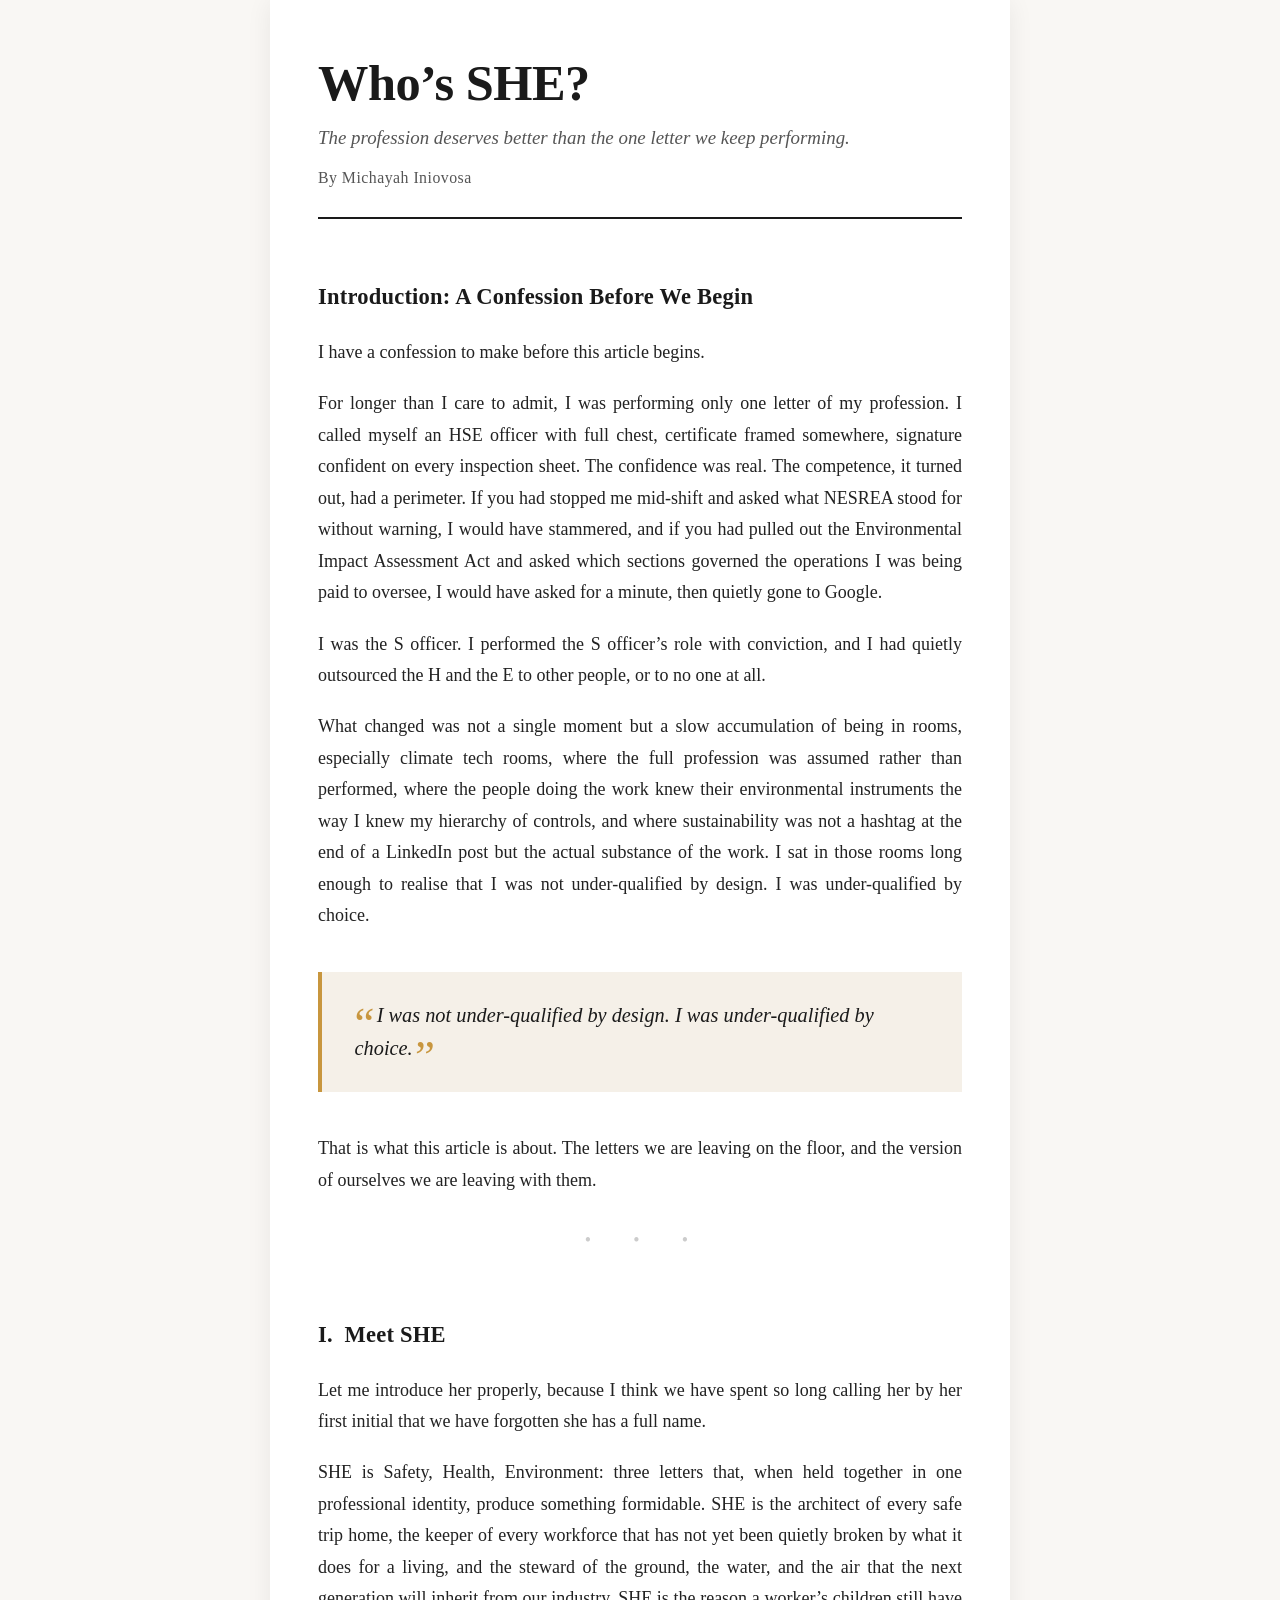
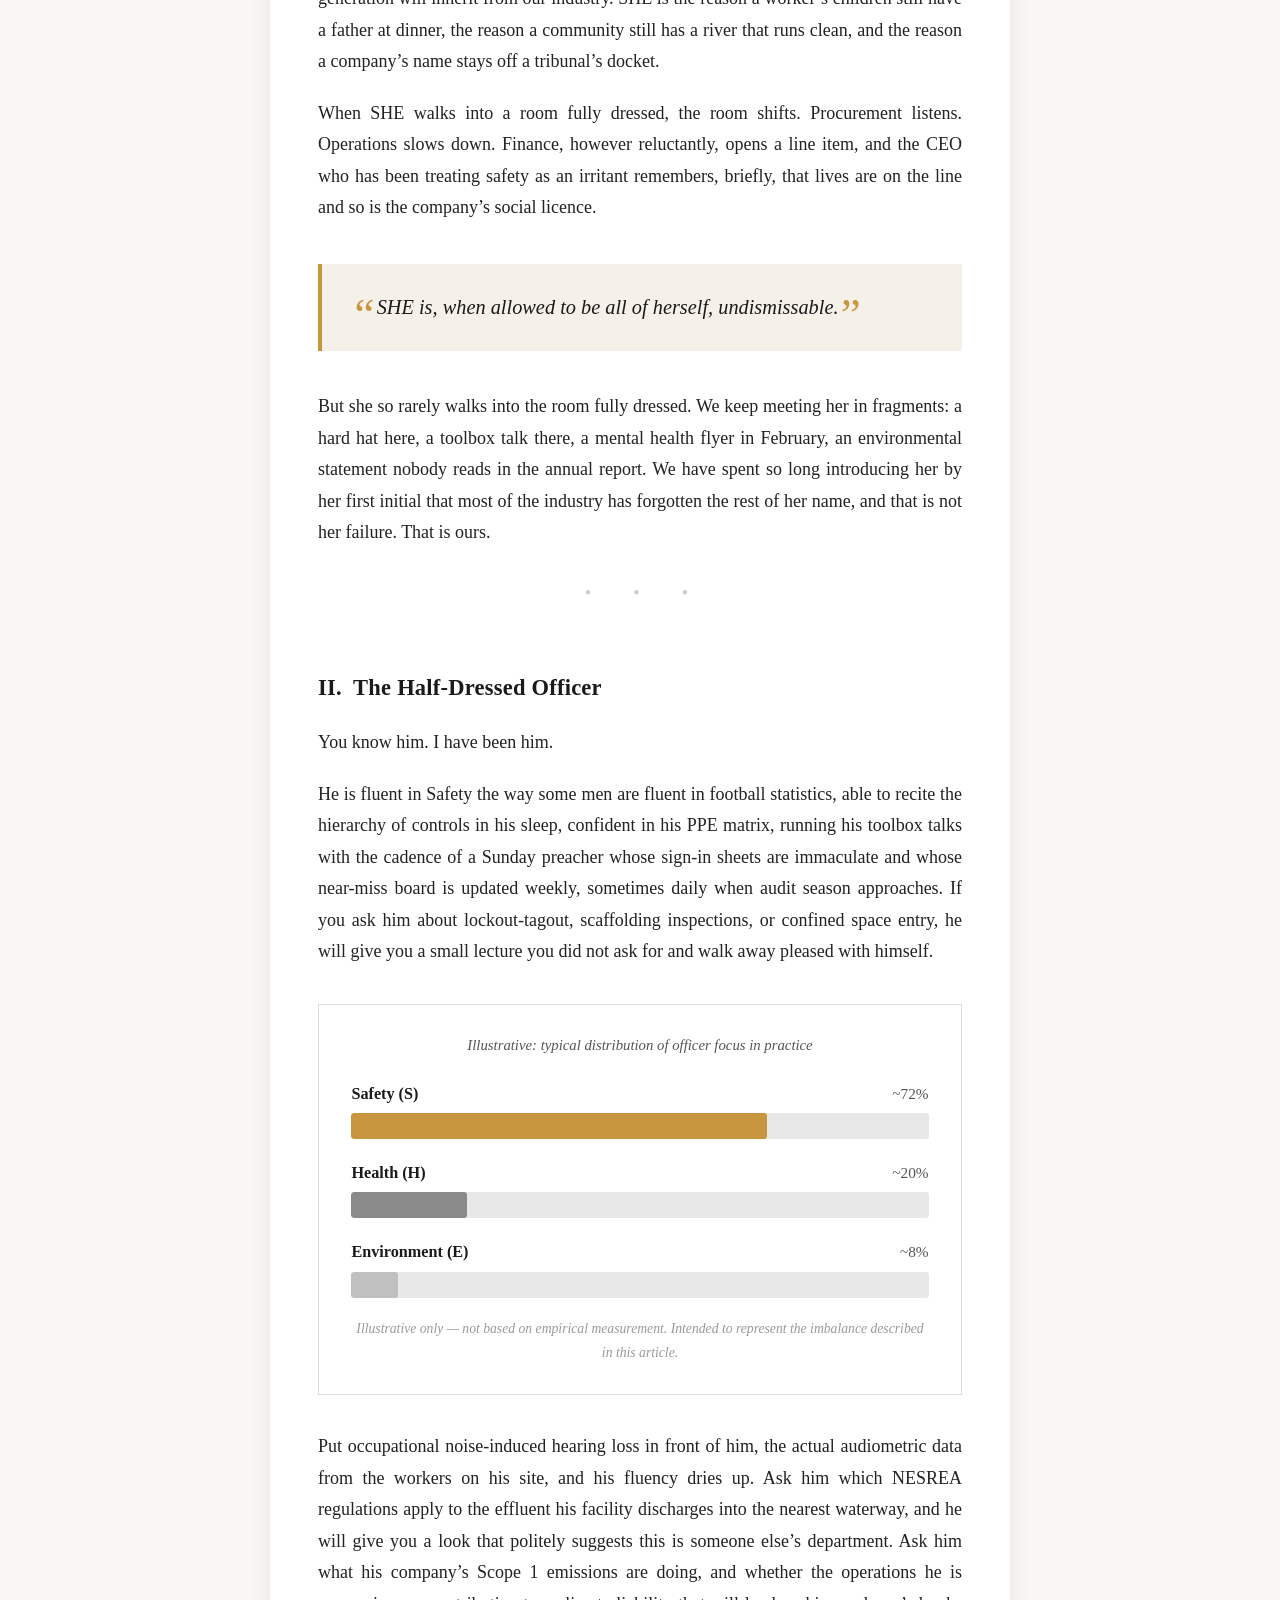
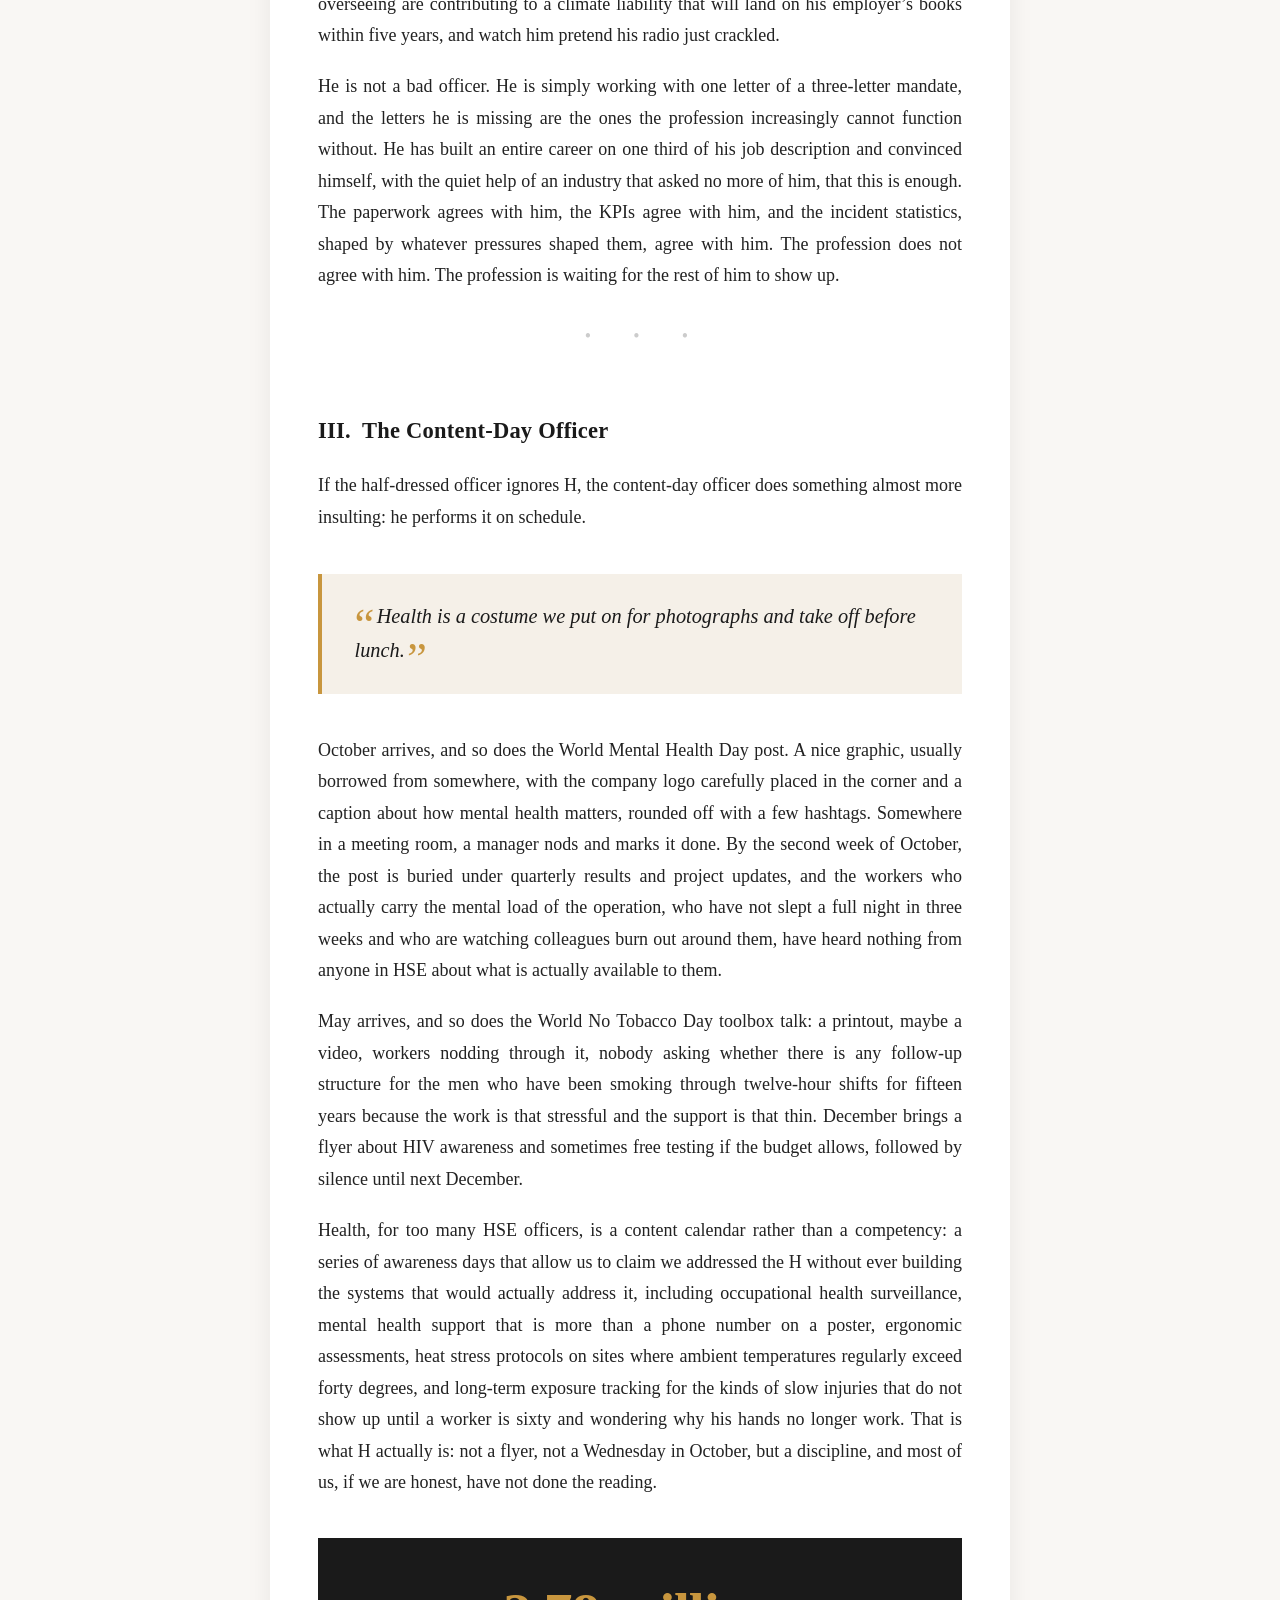
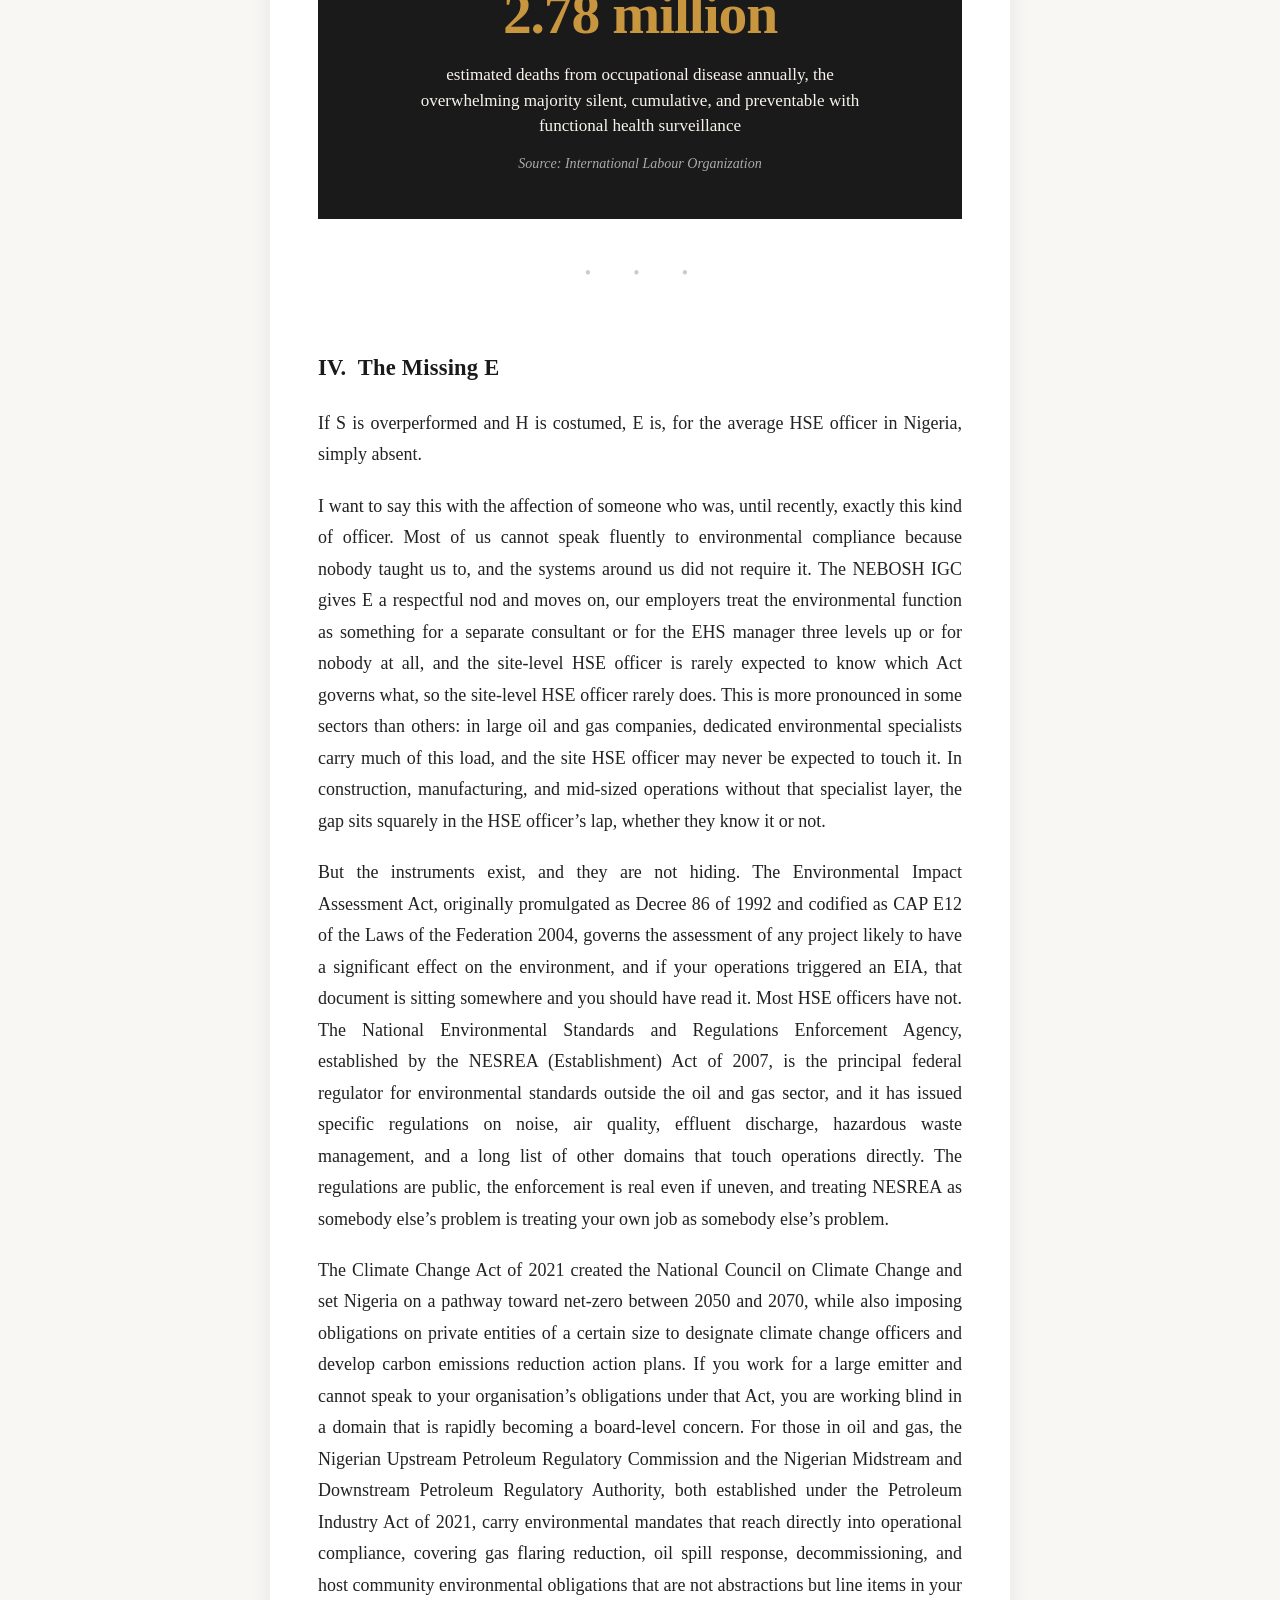
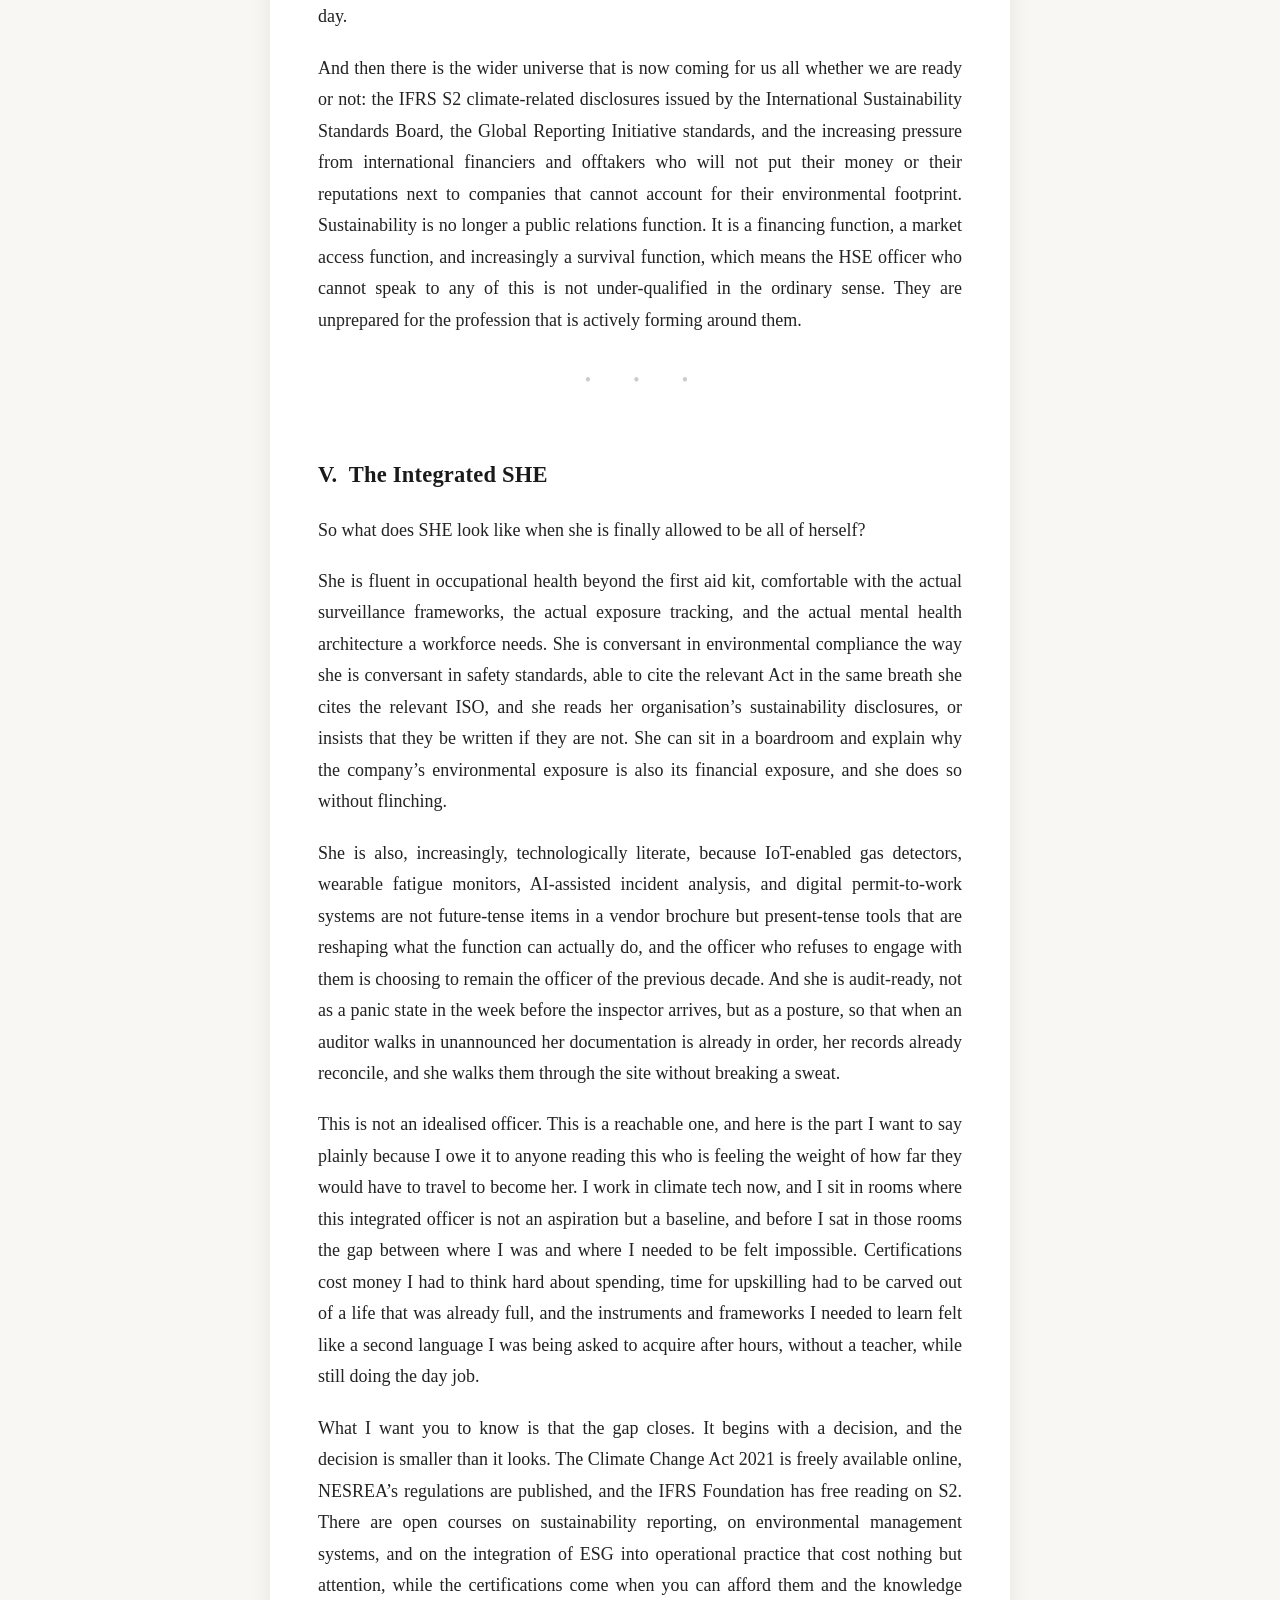
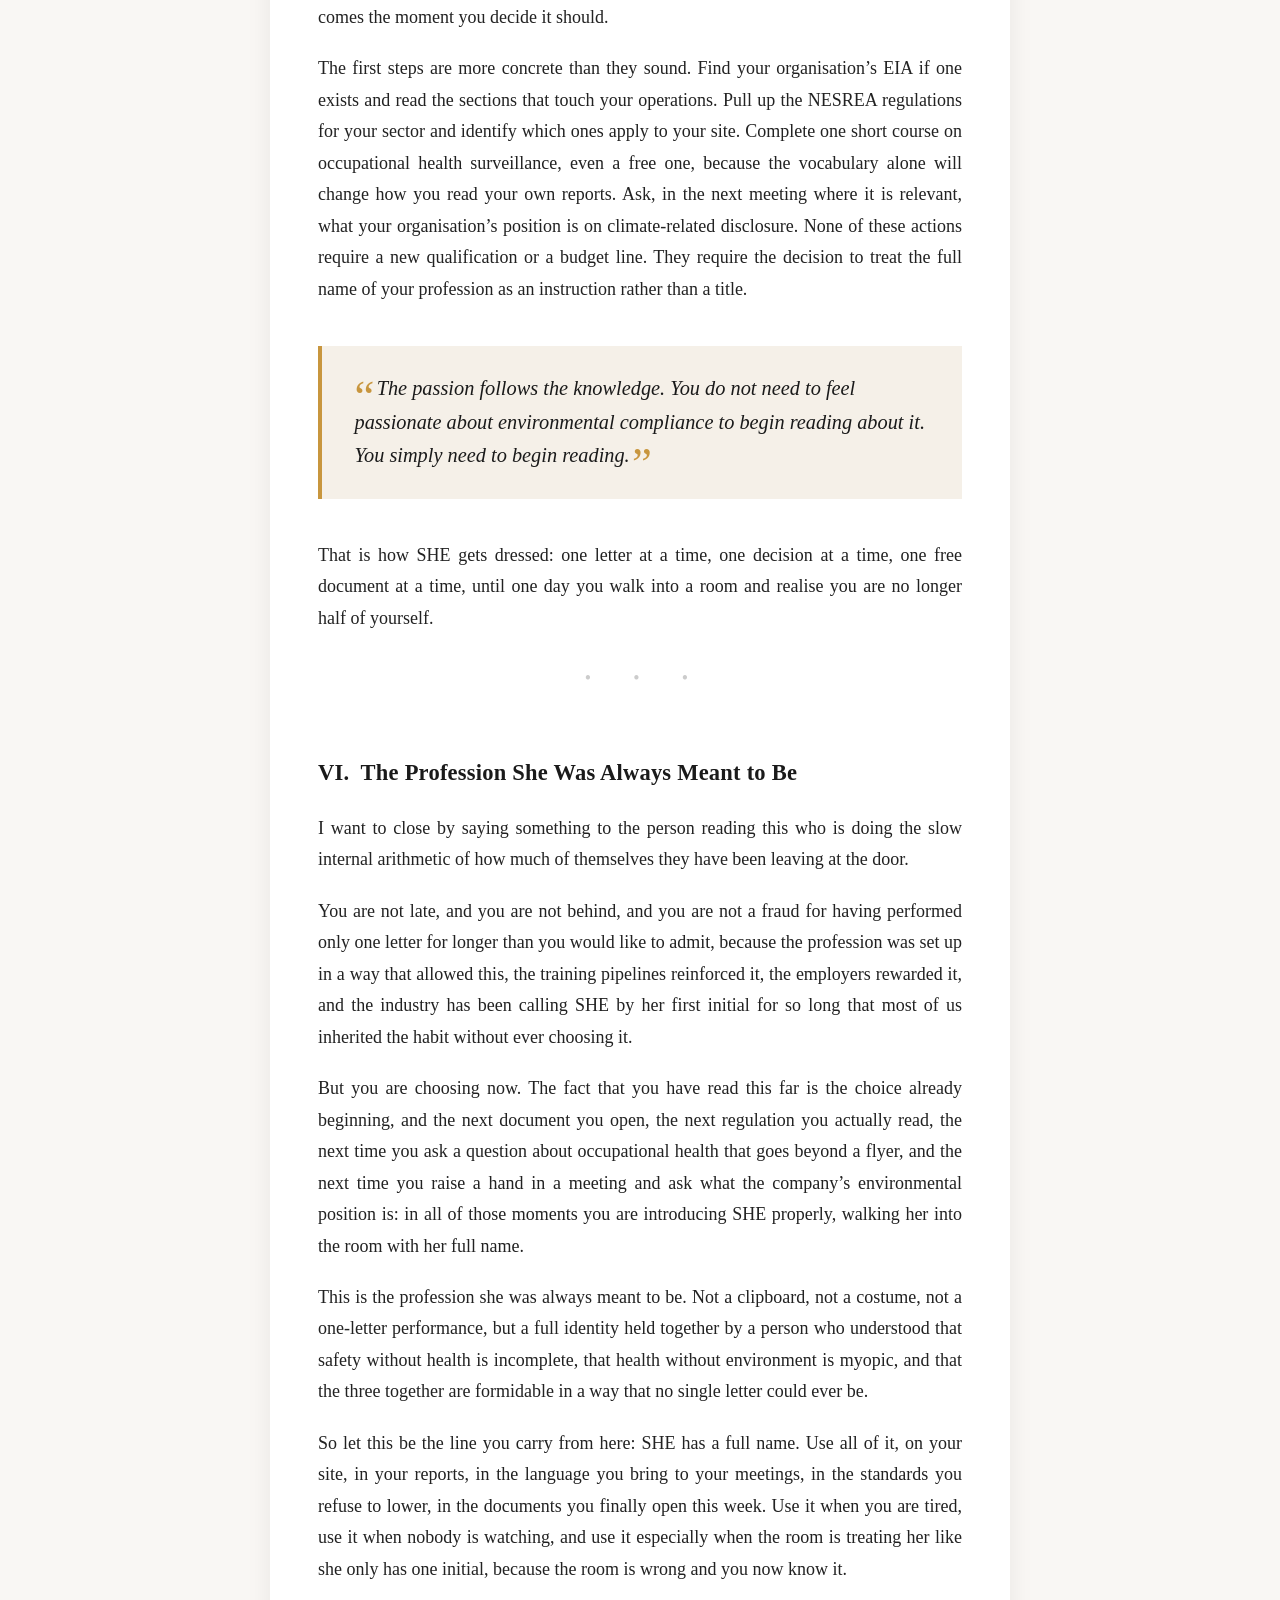
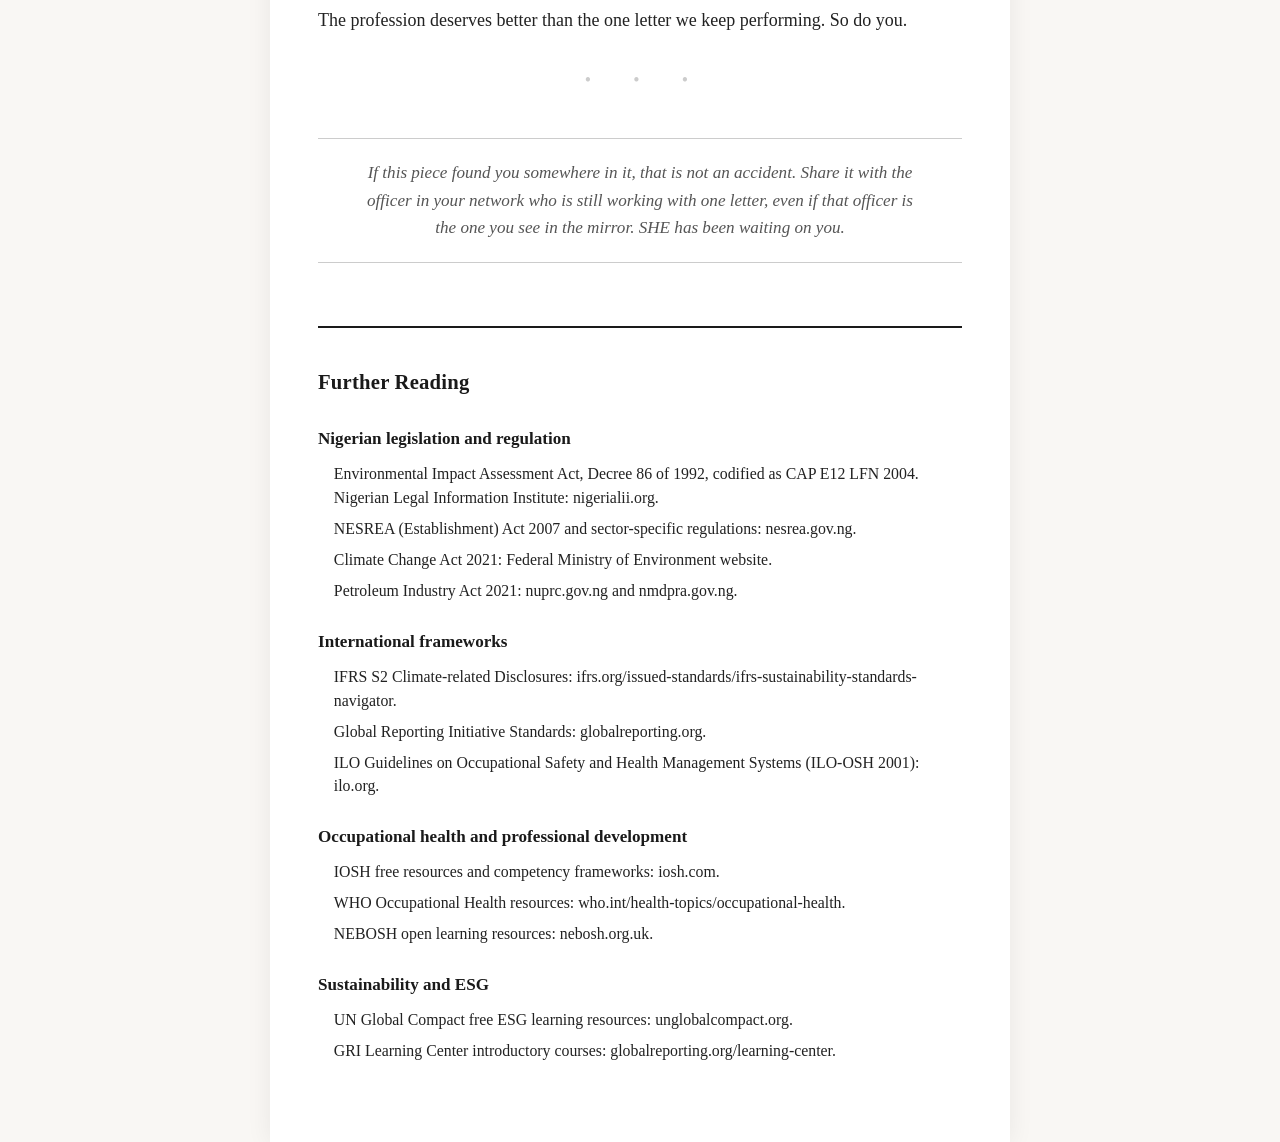
==== index.html @ 0a070071 "Add files via upload" ====
<!DOCTYPE html>
<html lang="en">
<head>
<meta charset="UTF-8">
<meta name="viewport" content="width=device-width, initial-scale=1.0">
<title>Who's SHE? | Michayah Iniovosa</title>
<style>
  :root {
    --charcoal: #1a1a1a;
    --soft-black: #222222;
    --mid-grey: #555555;
    --amber: #C8963E;
    --amber-light: #E8B96A;
    --ivory: #F8F4ED;
    --light-bg: #F5F0E8;
    --rule-grey: #cccccc;
    --track-bg: #e8e8e8;
  }

  * { box-sizing: border-box; margin: 0; padding: 0; }

  body {
    font-family: Georgia, 'Times New Roman', Times, serif;
    font-size: 18px;
    line-height: 1.75;
    color: var(--soft-black);
    background: #f9f7f4;
  }

  .page {
    max-width: 740px;
    margin: 0 auto;
    background: white;
    padding: 56px 48px 72px;
    box-shadow: 0 2px 24px rgba(0,0,0,0.07);
  }

  /* ── Title block ── */
  .article-title {
    font-size: 2.8em;
    font-weight: bold;
    color: var(--charcoal);
    line-height: 1.1;
    margin-bottom: 0.25em;
    letter-spacing: -0.01em;
  }

  .article-subtitle {
    font-size: 1.05em;
    font-style: italic;
    color: var(--mid-grey);
    margin-bottom: 0.6em;
    line-height: 1.5;
  }

  .byline {
    font-size: 0.88em;
    color: var(--mid-grey);
    margin-bottom: 1.6em;
    letter-spacing: 0.03em;
  }

  .title-rule {
    border: none;
    border-top: 2px solid var(--charcoal);
    margin-bottom: 2.2em;
  }

  /* ── Section headers ── */
  h2 {
    font-size: 1.25em;
    font-weight: bold;
    color: var(--charcoal);
    margin-top: 2.6em;
    margin-bottom: 0.9em;
    letter-spacing: 0.01em;
  }

  /* ── Body text ── */
  p {
    margin-bottom: 1.1em;
    text-align: justify;
    hyphens: auto;
  }

  /* ── Ornament ── */
  .ornament {
    text-align: center;
    color: var(--rule-grey);
    margin: 1.6em 0;
    font-size: 1em;
    letter-spacing: 0.4em;
  }

  /* ── Pull quotes ── */
  .pullquote {
    border-left: 4px solid var(--amber);
    background: var(--light-bg);
    padding: 1.3em 1.8em 1.3em 1.6em;
    margin: 2em 0;
    font-style: italic;
    font-size: 1.13em;
    line-height: 1.65;
    color: var(--charcoal);
    position: relative;
  }

  .pullquote::before {
    content: '\201C';
    font-size: 2.2em;
    color: var(--amber);
    line-height: 0;
    position: relative;
    top: 0.35em;
    margin-right: 0.05em;
    font-style: normal;
  }

  .pullquote::after {
    content: '\201D';
    font-size: 2.2em;
    color: var(--amber);
    line-height: 0;
    position: relative;
    top: 0.35em;
    margin-left: 0.05em;
    font-style: normal;
  }

  /* ── Stat callout ── */
  .stat-callout {
    background: var(--charcoal);
    color: var(--ivory);
    padding: 2.4em 2em;
    text-align: center;
    margin: 2.2em 0;
  }

  .stat-number {
    display: block;
    font-size: 3.2em;
    font-weight: bold;
    color: var(--amber);
    line-height: 1.1;
    margin-bottom: 0.3em;
    letter-spacing: -0.02em;
  }

  .stat-description {
    font-size: 0.95em;
    line-height: 1.5;
    color: var(--ivory);
    margin-bottom: 0.7em;
    max-width: 480px;
    margin-left: auto;
    margin-right: auto;
  }

  .stat-source {
    font-size: 0.78em;
    font-style: italic;
    color: #aaaaaa;
  }

  /* ── Bar chart ── */
  .chart-box {
    border: 1px solid #e0ddd8;
    background: white;
    padding: 1.6em 1.8em;
    margin: 2em 0;
  }

  .chart-title {
    font-size: 0.82em;
    font-style: italic;
    color: var(--mid-grey);
    text-align: center;
    margin-bottom: 1.4em;
  }

  .bar-group {
    margin-bottom: 1.1em;
  }

  .bar-meta {
    display: flex;
    justify-content: space-between;
    align-items: baseline;
    margin-bottom: 5px;
  }

  .bar-name {
    font-weight: bold;
    font-size: 0.9em;
    color: var(--charcoal);
  }

  .bar-pct {
    font-size: 0.85em;
    color: var(--mid-grey);
  }

  .bar-track {
    background: var(--track-bg);
    height: 26px;
    border-radius: 3px;
    overflow: hidden;
  }

  .bar-fill {
    height: 100%;
    border-radius: 3px;
  }

  .fill-s { background: var(--amber);          width: 72%; }
  .fill-h { background: #8a8a8a;               width: 20%; }
  .fill-e { background: #c0c0c0;               width: 8%;  }

  .chart-note {
    font-size: 0.76em;
    font-style: italic;
    color: #999;
    text-align: center;
    margin-top: 1em;
  }

  /* ── Endnote ── */
  .endnote {
    text-align: center;
    font-style: italic;
    color: var(--mid-grey);
    font-size: 0.95em;
    border-top: 1px solid var(--rule-grey);
    border-bottom: 1px solid var(--rule-grey);
    padding: 1.2em 2.5em;
    margin: 2.4em 0;
    line-height: 1.6;
  }

  /* ── Further reading ── */
  .further-reading {
    margin-top: 3.5em;
    padding-top: 2em;
    border-top: 2px solid var(--charcoal);
  }

  .further-reading h2 {
    margin-top: 0;
    font-size: 1.15em;
  }

  .fr-category {
    font-weight: bold;
    font-size: 0.95em;
    color: var(--charcoal);
    margin-top: 1.4em;
    margin-bottom: 0.5em;
  }

  .fr-item {
    font-size: 0.88em;
    color: var(--soft-black);
    margin-bottom: 0.45em;
    padding-left: 1em;
    line-height: 1.5;
  }

  /* ── Responsive ── */
  @media (max-width: 600px) {
    .page { padding: 32px 24px 48px; }
    .article-title { font-size: 2em; }
    body { font-size: 16px; }
    .stat-number { font-size: 2.4em; }
  }
</style>
</head>
<body>
<div class="page">

  <!-- Title block -->
  <div class="article-title">Who&rsquo;s SHE?</div>
  <div class="article-subtitle">The profession deserves better than the one letter we keep performing.</div>
  <div class="byline">By Michayah Iniovosa</div>
  <hr class="title-rule">

  <!-- INTRODUCTION -->
  <h2>Introduction: A Confession Before We Begin</h2>

  <p>I have a confession to make before this article begins.</p>

  <p>For longer than I care to admit, I was performing only one letter of my profession. I called myself an HSE officer with full chest, certificate framed somewhere, signature confident on every inspection sheet. The confidence was real. The competence, it turned out, had a perimeter. If you had stopped me mid-shift and asked what NESREA stood for without warning, I would have stammered, and if you had pulled out the Environmental Impact Assessment Act and asked which sections governed the operations I was being paid to oversee, I would have asked for a minute, then quietly gone to Google.</p>

  <p>I was the S officer. I performed the S officer&rsquo;s role with conviction, and I had quietly outsourced the H and the E to other people, or to no one at all.</p>

  <p>What changed was not a single moment but a slow accumulation of being in rooms, especially climate tech rooms, where the full profession was assumed rather than performed, where the people doing the work knew their environmental instruments the way I knew my hierarchy of controls, and where sustainability was not a hashtag at the end of a LinkedIn post but the actual substance of the work. I sat in those rooms long enough to realise that I was not under-qualified by design. I was under-qualified by choice.</p>

  <!-- PQ 1 -->
  <div class="pullquote">I was not under-qualified by design. I was under-qualified by choice.</div>

  <p>That is what this article is about. The letters we are leaving on the floor, and the version of ourselves we are leaving with them.</p>

  <div class="ornament">• &nbsp; • &nbsp; •</div>

  <!-- SECTION I -->
  <h2>I.&nbsp;&nbsp;Meet SHE</h2>

  <p>Let me introduce her properly, because I think we have spent so long calling her by her first initial that we have forgotten she has a full name.</p>

  <p>SHE is Safety, Health, Environment: three letters that, when held together in one professional identity, produce something formidable. SHE is the architect of every safe trip home, the keeper of every workforce that has not yet been quietly broken by what it does for a living, and the steward of the ground, the water, and the air that the next generation will inherit from our industry. SHE is the reason a worker&rsquo;s children still have a father at dinner, the reason a community still has a river that runs clean, and the reason a company&rsquo;s name stays off a tribunal&rsquo;s docket.</p>

  <p>When SHE walks into a room fully dressed, the room shifts. Procurement listens. Operations slows down. Finance, however reluctantly, opens a line item, and the CEO who has been treating safety as an irritant remembers, briefly, that lives are on the line and so is the company&rsquo;s social licence.</p>

  <!-- PQ 2 -->
  <div class="pullquote">SHE is, when allowed to be all of herself, undismissable.</div>

  <p>But she so rarely walks into the room fully dressed. We keep meeting her in fragments: a hard hat here, a toolbox talk there, a mental health flyer in February, an environmental statement nobody reads in the annual report. We have spent so long introducing her by her first initial that most of the industry has forgotten the rest of her name, and that is not her failure. That is ours.</p>

  <div class="ornament">• &nbsp; • &nbsp; •</div>

  <!-- SECTION II -->
  <h2>II.&nbsp;&nbsp;The Half-Dressed Officer</h2>

  <p>You know him. I have been him.</p>

  <p>He is fluent in Safety the way some men are fluent in football statistics, able to recite the hierarchy of controls in his sleep, confident in his PPE matrix, running his toolbox talks with the cadence of a Sunday preacher whose sign-in sheets are immaculate and whose near-miss board is updated weekly, sometimes daily when audit season approaches. If you ask him about lockout-tagout, scaffolding inspections, or confined space entry, he will give you a small lecture you did not ask for and walk away pleased with himself.</p>

  <!-- BAR CHART -->
  <div class="chart-box">
    <div class="chart-title">Illustrative: typical distribution of officer focus in practice</div>
    <div class="bar-group">
      <div class="bar-meta">
        <span class="bar-name">Safety (S)</span>
        <span class="bar-pct">~72%</span>
      </div>
      <div class="bar-track"><div class="bar-fill fill-s"></div></div>
    </div>
    <div class="bar-group">
      <div class="bar-meta">
        <span class="bar-name">Health (H)</span>
        <span class="bar-pct">~20%</span>
      </div>
      <div class="bar-track"><div class="bar-fill fill-h"></div></div>
    </div>
    <div class="bar-group">
      <div class="bar-meta">
        <span class="bar-name">Environment (E)</span>
        <span class="bar-pct">~8%</span>
      </div>
      <div class="bar-track"><div class="bar-fill fill-e"></div></div>
    </div>
    <div class="chart-note">Illustrative only &mdash; not based on empirical measurement. Intended to represent the imbalance described in this article.</div>
  </div>

  <p>Put occupational noise-induced hearing loss in front of him, the actual audiometric data from the workers on his site, and his fluency dries up. Ask him which NESREA regulations apply to the effluent his facility discharges into the nearest waterway, and he will give you a look that politely suggests this is someone else&rsquo;s department. Ask him what his company&rsquo;s Scope 1 emissions are doing, and whether the operations he is overseeing are contributing to a climate liability that will land on his employer&rsquo;s books within five years, and watch him pretend his radio just crackled.</p>

  <p>He is not a bad officer. He is simply working with one letter of a three-letter mandate, and the letters he is missing are the ones the profession increasingly cannot function without. He has built an entire career on one third of his job description and convinced himself, with the quiet help of an industry that asked no more of him, that this is enough. The paperwork agrees with him, the KPIs agree with him, and the incident statistics, shaped by whatever pressures shaped them, agree with him. The profession does not agree with him. The profession is waiting for the rest of him to show up.</p>

  <div class="ornament">• &nbsp; • &nbsp; •</div>

  <!-- SECTION III -->
  <h2>III.&nbsp;&nbsp;The Content-Day Officer</h2>

  <p>If the half-dressed officer ignores H, the content-day officer does something almost more insulting: he performs it on schedule.</p>

  <!-- PQ 3 -->
  <div class="pullquote">Health is a costume we put on for photographs and take off before lunch.</div>

  <p>October arrives, and so does the World Mental Health Day post. A nice graphic, usually borrowed from somewhere, with the company logo carefully placed in the corner and a caption about how mental health matters, rounded off with a few hashtags. Somewhere in a meeting room, a manager nods and marks it done. By the second week of October, the post is buried under quarterly results and project updates, and the workers who actually carry the mental load of the operation, who have not slept a full night in three weeks and who are watching colleagues burn out around them, have heard nothing from anyone in HSE about what is actually available to them.</p>

  <p>May arrives, and so does the World No Tobacco Day toolbox talk: a printout, maybe a video, workers nodding through it, nobody asking whether there is any follow-up structure for the men who have been smoking through twelve-hour shifts for fifteen years because the work is that stressful and the support is that thin. December brings a flyer about HIV awareness and sometimes free testing if the budget allows, followed by silence until next December.</p>

  <p>Health, for too many HSE officers, is a content calendar rather than a competency: a series of awareness days that allow us to claim we addressed the H without ever building the systems that would actually address it, including occupational health surveillance, mental health support that is more than a phone number on a poster, ergonomic assessments, heat stress protocols on sites where ambient temperatures regularly exceed forty degrees, and long-term exposure tracking for the kinds of slow injuries that do not show up until a worker is sixty and wondering why his hands no longer work. That is what H actually is: not a flyer, not a Wednesday in October, but a discipline, and most of us, if we are honest, have not done the reading.</p>

  <!-- ILO STAT CALLOUT -->
  <div class="stat-callout">
    <span class="stat-number">2.78 million</span>
    <div class="stat-description">estimated deaths from occupational disease annually, the overwhelming majority silent, cumulative, and preventable with functional health surveillance</div>
    <div class="stat-source">Source: International Labour Organization</div>
  </div>

  <div class="ornament">• &nbsp; • &nbsp; •</div>

  <!-- SECTION IV -->
  <h2>IV.&nbsp;&nbsp;The Missing E</h2>

  <p>If S is overperformed and H is costumed, E is, for the average HSE officer in Nigeria, simply absent.</p>

  <p>I want to say this with the affection of someone who was, until recently, exactly this kind of officer. Most of us cannot speak fluently to environmental compliance because nobody taught us to, and the systems around us did not require it. The NEBOSH IGC gives E a respectful nod and moves on, our employers treat the environmental function as something for a separate consultant or for the EHS manager three levels up or for nobody at all, and the site-level HSE officer is rarely expected to know which Act governs what, so the site-level HSE officer rarely does. This is more pronounced in some sectors than others: in large oil and gas companies, dedicated environmental specialists carry much of this load, and the site HSE officer may never be expected to touch it. In construction, manufacturing, and mid-sized operations without that specialist layer, the gap sits squarely in the HSE officer&rsquo;s lap, whether they know it or not.</p>

  <p>But the instruments exist, and they are not hiding. The Environmental Impact Assessment Act, originally promulgated as Decree 86 of 1992 and codified as CAP E12 of the Laws of the Federation 2004, governs the assessment of any project likely to have a significant effect on the environment, and if your operations triggered an EIA, that document is sitting somewhere and you should have read it. Most HSE officers have not. The National Environmental Standards and Regulations Enforcement Agency, established by the NESREA (Establishment) Act of 2007, is the principal federal regulator for environmental standards outside the oil and gas sector, and it has issued specific regulations on noise, air quality, effluent discharge, hazardous waste management, and a long list of other domains that touch operations directly. The regulations are public, the enforcement is real even if uneven, and treating NESREA as somebody else&rsquo;s problem is treating your own job as somebody else&rsquo;s problem.</p>

  <p>The Climate Change Act of 2021 created the National Council on Climate Change and set Nigeria on a pathway toward net-zero between 2050 and 2070, while also imposing obligations on private entities of a certain size to designate climate change officers and develop carbon emissions reduction action plans. If you work for a large emitter and cannot speak to your organisation&rsquo;s obligations under that Act, you are working blind in a domain that is rapidly becoming a board-level concern. For those in oil and gas, the Nigerian Upstream Petroleum Regulatory Commission and the Nigerian Midstream and Downstream Petroleum Regulatory Authority, both established under the Petroleum Industry Act of 2021, carry environmental mandates that reach directly into operational compliance, covering gas flaring reduction, oil spill response, decommissioning, and host community environmental obligations that are not abstractions but line items in your day.</p>

  <p>And then there is the wider universe that is now coming for us all whether we are ready or not: the IFRS S2 climate-related disclosures issued by the International Sustainability Standards Board, the Global Reporting Initiative standards, and the increasing pressure from international financiers and offtakers who will not put their money or their reputations next to companies that cannot account for their environmental footprint. Sustainability is no longer a public relations function. It is a financing function, a market access function, and increasingly a survival function, which means the HSE officer who cannot speak to any of this is not under-qualified in the ordinary sense. They are unprepared for the profession that is actively forming around them.</p>

  <div class="ornament">• &nbsp; • &nbsp; •</div>

  <!-- SECTION V -->
  <h2>V.&nbsp;&nbsp;The Integrated SHE</h2>

  <p>So what does SHE look like when she is finally allowed to be all of herself?</p>

  <p>She is fluent in occupational health beyond the first aid kit, comfortable with the actual surveillance frameworks, the actual exposure tracking, and the actual mental health architecture a workforce needs. She is conversant in environmental compliance the way she is conversant in safety standards, able to cite the relevant Act in the same breath she cites the relevant ISO, and she reads her organisation&rsquo;s sustainability disclosures, or insists that they be written if they are not. She can sit in a boardroom and explain why the company&rsquo;s environmental exposure is also its financial exposure, and she does so without flinching.</p>

  <p>She is also, increasingly, technologically literate, because IoT-enabled gas detectors, wearable fatigue monitors, AI-assisted incident analysis, and digital permit-to-work systems are not future-tense items in a vendor brochure but present-tense tools that are reshaping what the function can actually do, and the officer who refuses to engage with them is choosing to remain the officer of the previous decade. And she is audit-ready, not as a panic state in the week before the inspector arrives, but as a posture, so that when an auditor walks in unannounced her documentation is already in order, her records already reconcile, and she walks them through the site without breaking a sweat.</p>

  <p>This is not an idealised officer. This is a reachable one, and here is the part I want to say plainly because I owe it to anyone reading this who is feeling the weight of how far they would have to travel to become her. I work in climate tech now, and I sit in rooms where this integrated officer is not an aspiration but a baseline, and before I sat in those rooms the gap between where I was and where I needed to be felt impossible. Certifications cost money I had to think hard about spending, time for upskilling had to be carved out of a life that was already full, and the instruments and frameworks I needed to learn felt like a second language I was being asked to acquire after hours, without a teacher, while still doing the day job.</p>

  <p>What I want you to know is that the gap closes. It begins with a decision, and the decision is smaller than it looks. The Climate Change Act 2021 is freely available online, NESREA&rsquo;s regulations are published, and the IFRS Foundation has free reading on S2. There are open courses on sustainability reporting, on environmental management systems, and on the integration of ESG into operational practice that cost nothing but attention, while the certifications come when you can afford them and the knowledge comes the moment you decide it should.</p>

  <p>The first steps are more concrete than they sound. Find your organisation&rsquo;s EIA if one exists and read the sections that touch your operations. Pull up the NESREA regulations for your sector and identify which ones apply to your site. Complete one short course on occupational health surveillance, even a free one, because the vocabulary alone will change how you read your own reports. Ask, in the next meeting where it is relevant, what your organisation&rsquo;s position is on climate-related disclosure. None of these actions require a new qualification or a budget line. They require the decision to treat the full name of your profession as an instruction rather than a title.</p>

  <!-- PQ 4 -->
  <div class="pullquote">The passion follows the knowledge. You do not need to feel passionate about environmental compliance to begin reading about it. You simply need to begin reading.</div>

  <p>That is how SHE gets dressed: one letter at a time, one decision at a time, one free document at a time, until one day you walk into a room and realise you are no longer half of yourself.</p>

  <div class="ornament">• &nbsp; • &nbsp; •</div>

  <!-- SECTION VI -->
  <h2>VI.&nbsp;&nbsp;The Profession She Was Always Meant to Be</h2>

  <p>I want to close by saying something to the person reading this who is doing the slow internal arithmetic of how much of themselves they have been leaving at the door.</p>

  <p>You are not late, and you are not behind, and you are not a fraud for having performed only one letter for longer than you would like to admit, because the profession was set up in a way that allowed this, the training pipelines reinforced it, the employers rewarded it, and the industry has been calling SHE by her first initial for so long that most of us inherited the habit without ever choosing it.</p>

  <p>But you are choosing now. The fact that you have read this far is the choice already beginning, and the next document you open, the next regulation you actually read, the next time you ask a question about occupational health that goes beyond a flyer, and the next time you raise a hand in a meeting and ask what the company&rsquo;s environmental position is: in all of those moments you are introducing SHE properly, walking her into the room with her full name.</p>

  <p>This is the profession she was always meant to be. Not a clipboard, not a costume, not a one-letter performance, but a full identity held together by a person who understood that safety without health is incomplete, that health without environment is myopic, and that the three together are formidable in a way that no single letter could ever be.</p>

  <p>So let this be the line you carry from here: SHE has a full name. Use all of it, on your site, in your reports, in the language you bring to your meetings, in the standards you refuse to lower, in the documents you finally open this week. Use it when you are tired, use it when nobody is watching, and use it especially when the room is treating her like she only has one initial, because the room is wrong and you now know it.</p>

  <p>The profession deserves better than the one letter we keep performing. So do you.</p>

  <div class="ornament">• &nbsp; • &nbsp; •</div>

  <div class="endnote">If this piece found you somewhere in it, that is not an accident. Share it with the officer in your network who is still working with one letter, even if that officer is the one you see in the mirror. SHE has been waiting on you.</div>

  <!-- FURTHER READING -->
  <div class="further-reading">
    <h2>Further Reading</h2>

    <div class="fr-category">Nigerian legislation and regulation</div>
    <div class="fr-item">Environmental Impact Assessment Act, Decree 86 of 1992, codified as CAP E12 LFN 2004. Nigerian Legal Information Institute: nigerialii.org.</div>
    <div class="fr-item">NESREA (Establishment) Act 2007 and sector-specific regulations: nesrea.gov.ng.</div>
    <div class="fr-item">Climate Change Act 2021: Federal Ministry of Environment website.</div>
    <div class="fr-item">Petroleum Industry Act 2021: nuprc.gov.ng and nmdpra.gov.ng.</div>

    <div class="fr-category">International frameworks</div>
    <div class="fr-item">IFRS S2 Climate-related Disclosures: ifrs.org/issued-standards/ifrs-sustainability-standards-navigator.</div>
    <div class="fr-item">Global Reporting Initiative Standards: globalreporting.org.</div>
    <div class="fr-item">ILO Guidelines on Occupational Safety and Health Management Systems (ILO-OSH 2001): ilo.org.</div>

    <div class="fr-category">Occupational health and professional development</div>
    <div class="fr-item">IOSH free resources and competency frameworks: iosh.com.</div>
    <div class="fr-item">WHO Occupational Health resources: who.int/health-topics/occupational-health.</div>
    <div class="fr-item">NEBOSH open learning resources: nebosh.org.uk.</div>

    <div class="fr-category">Sustainability and ESG</div>
    <div class="fr-item">UN Global Compact free ESG learning resources: unglobalcompact.org.</div>
    <div class="fr-item">GRI Learning Center introductory courses: globalreporting.org/learning-center.</div>
  </div>

</div>
</body>
</html>
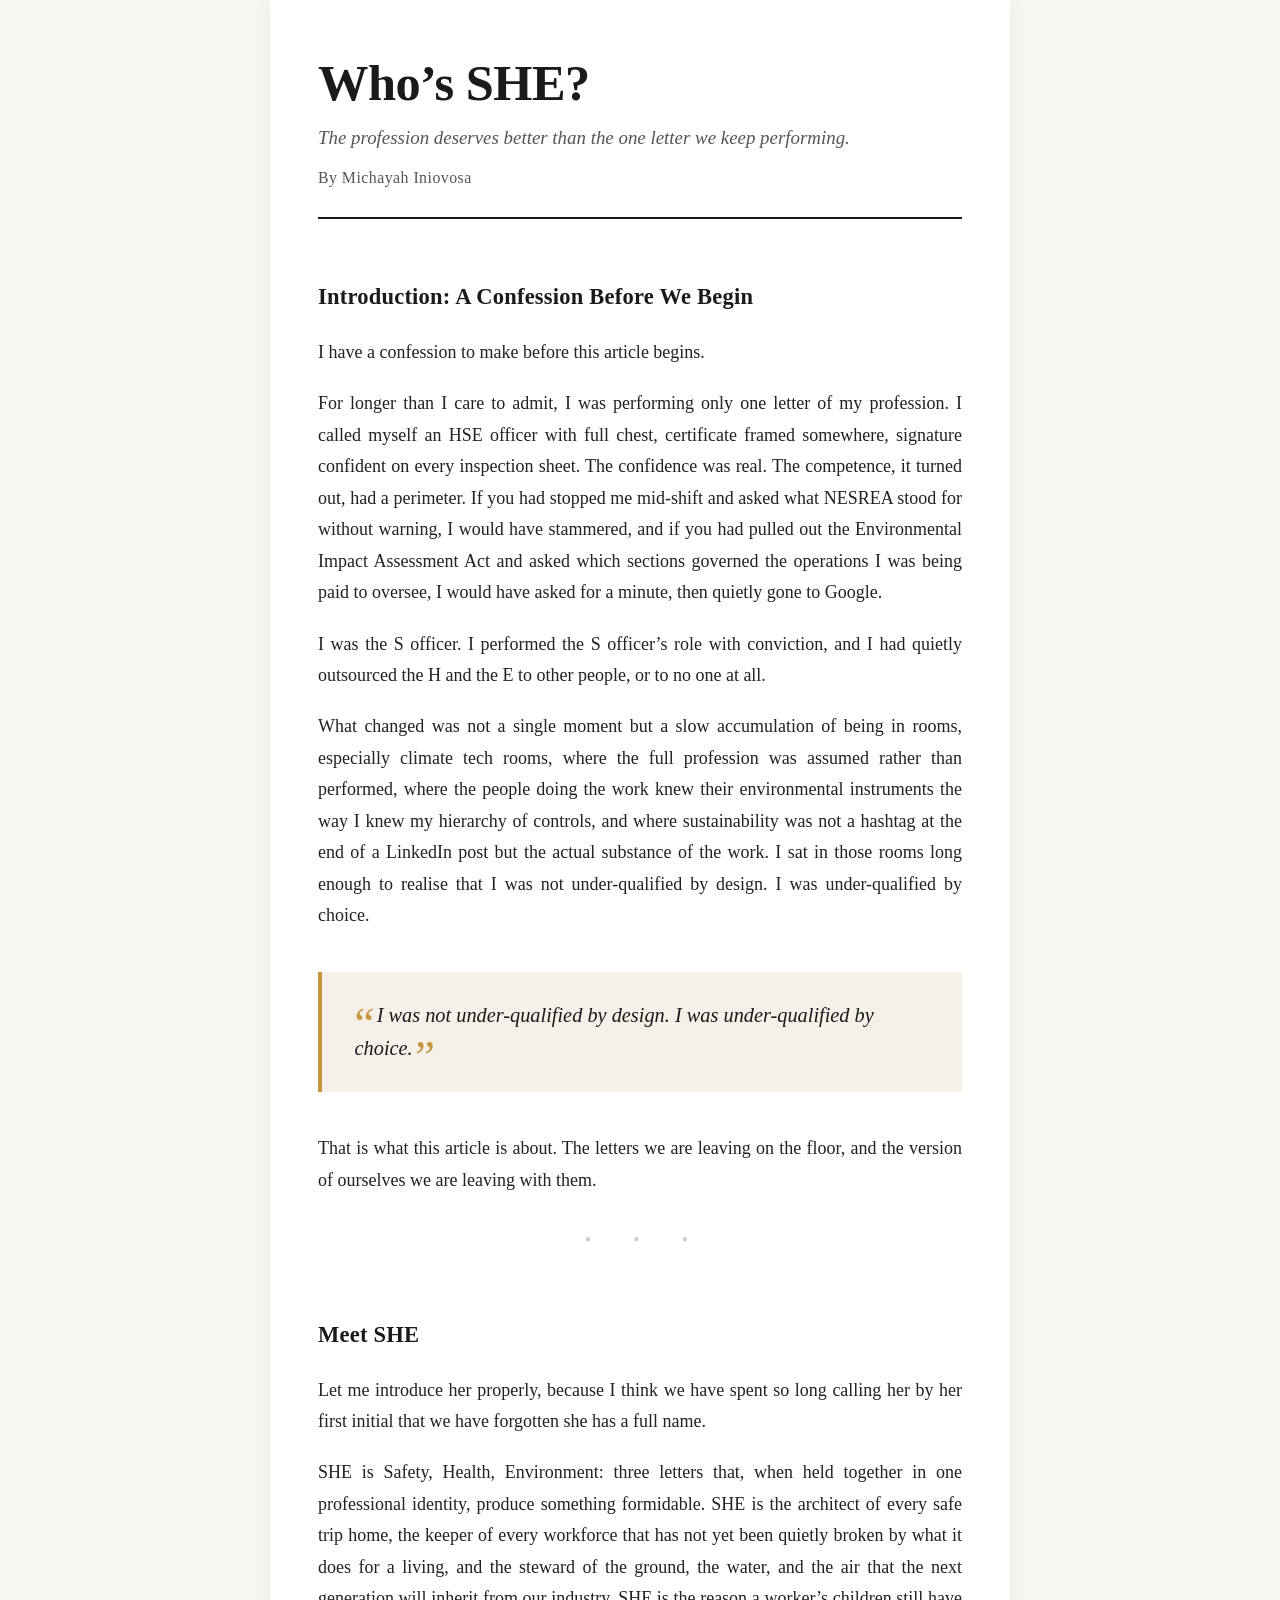
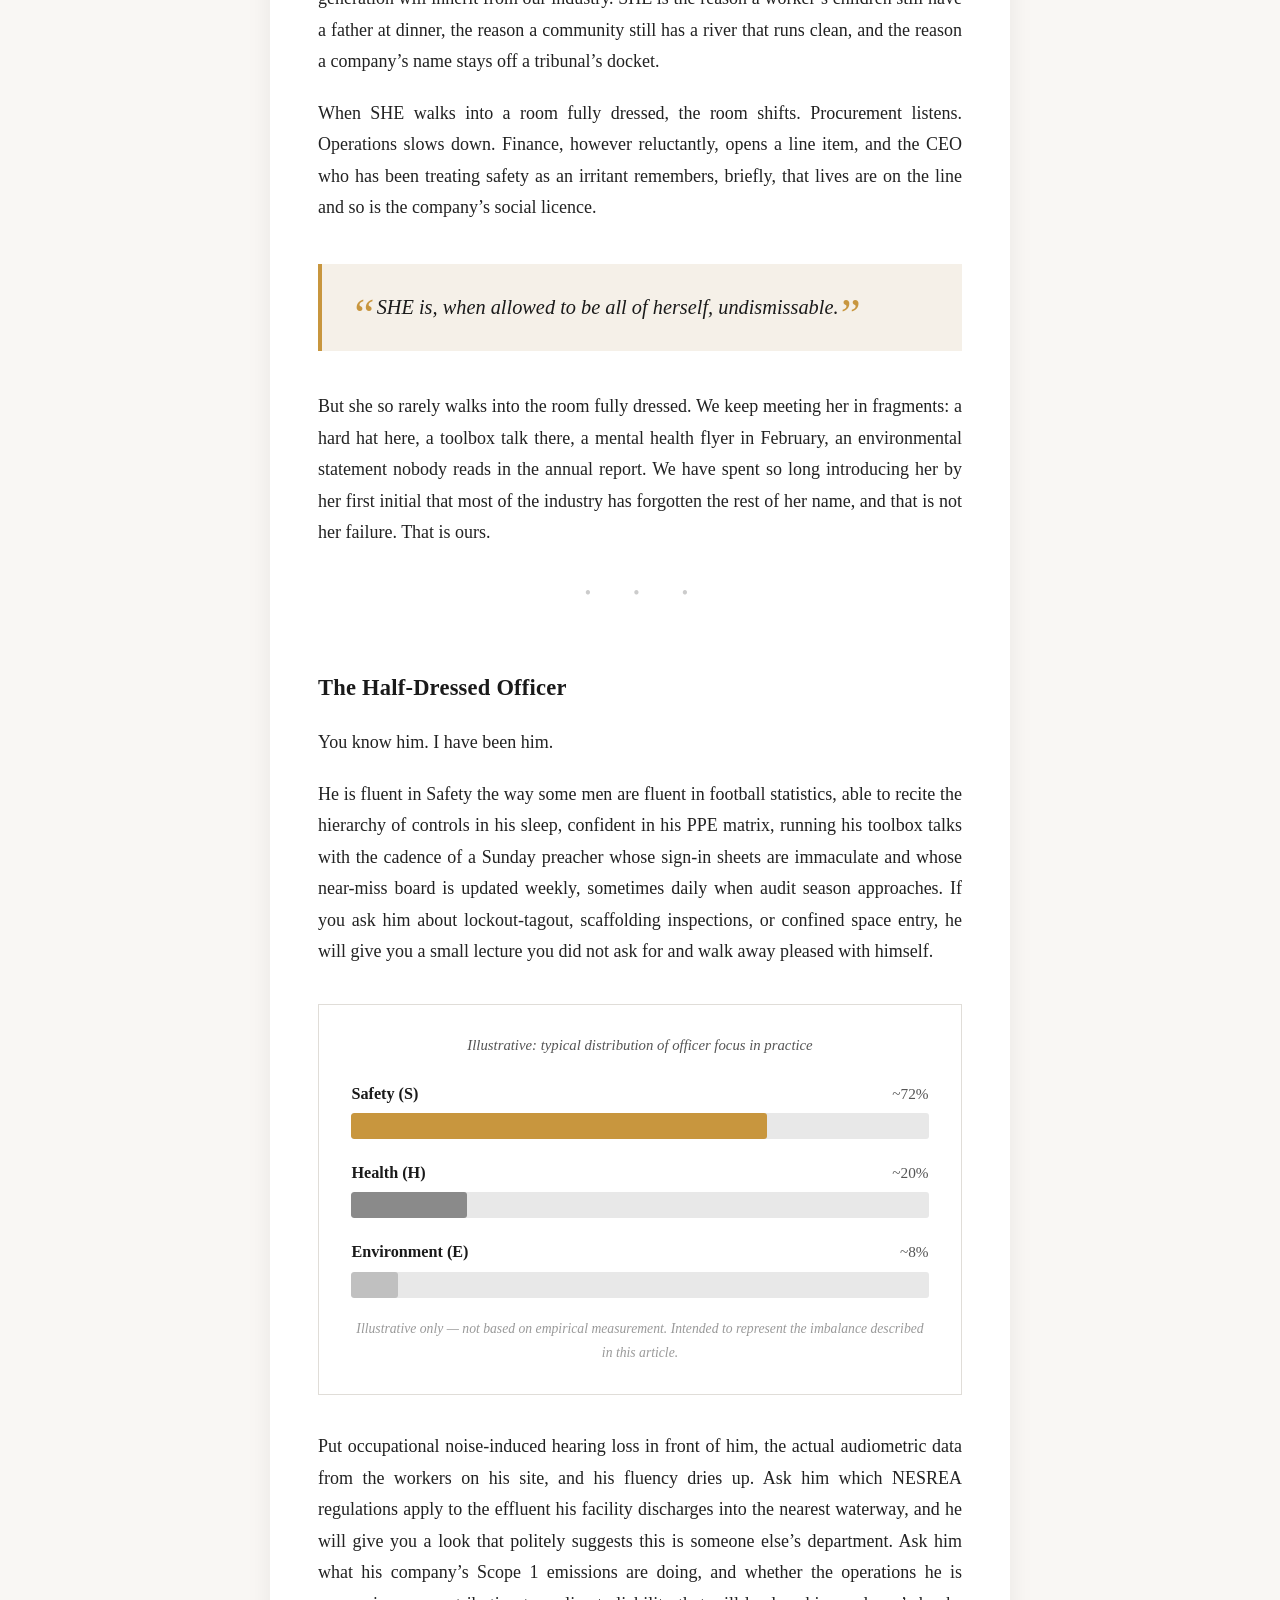
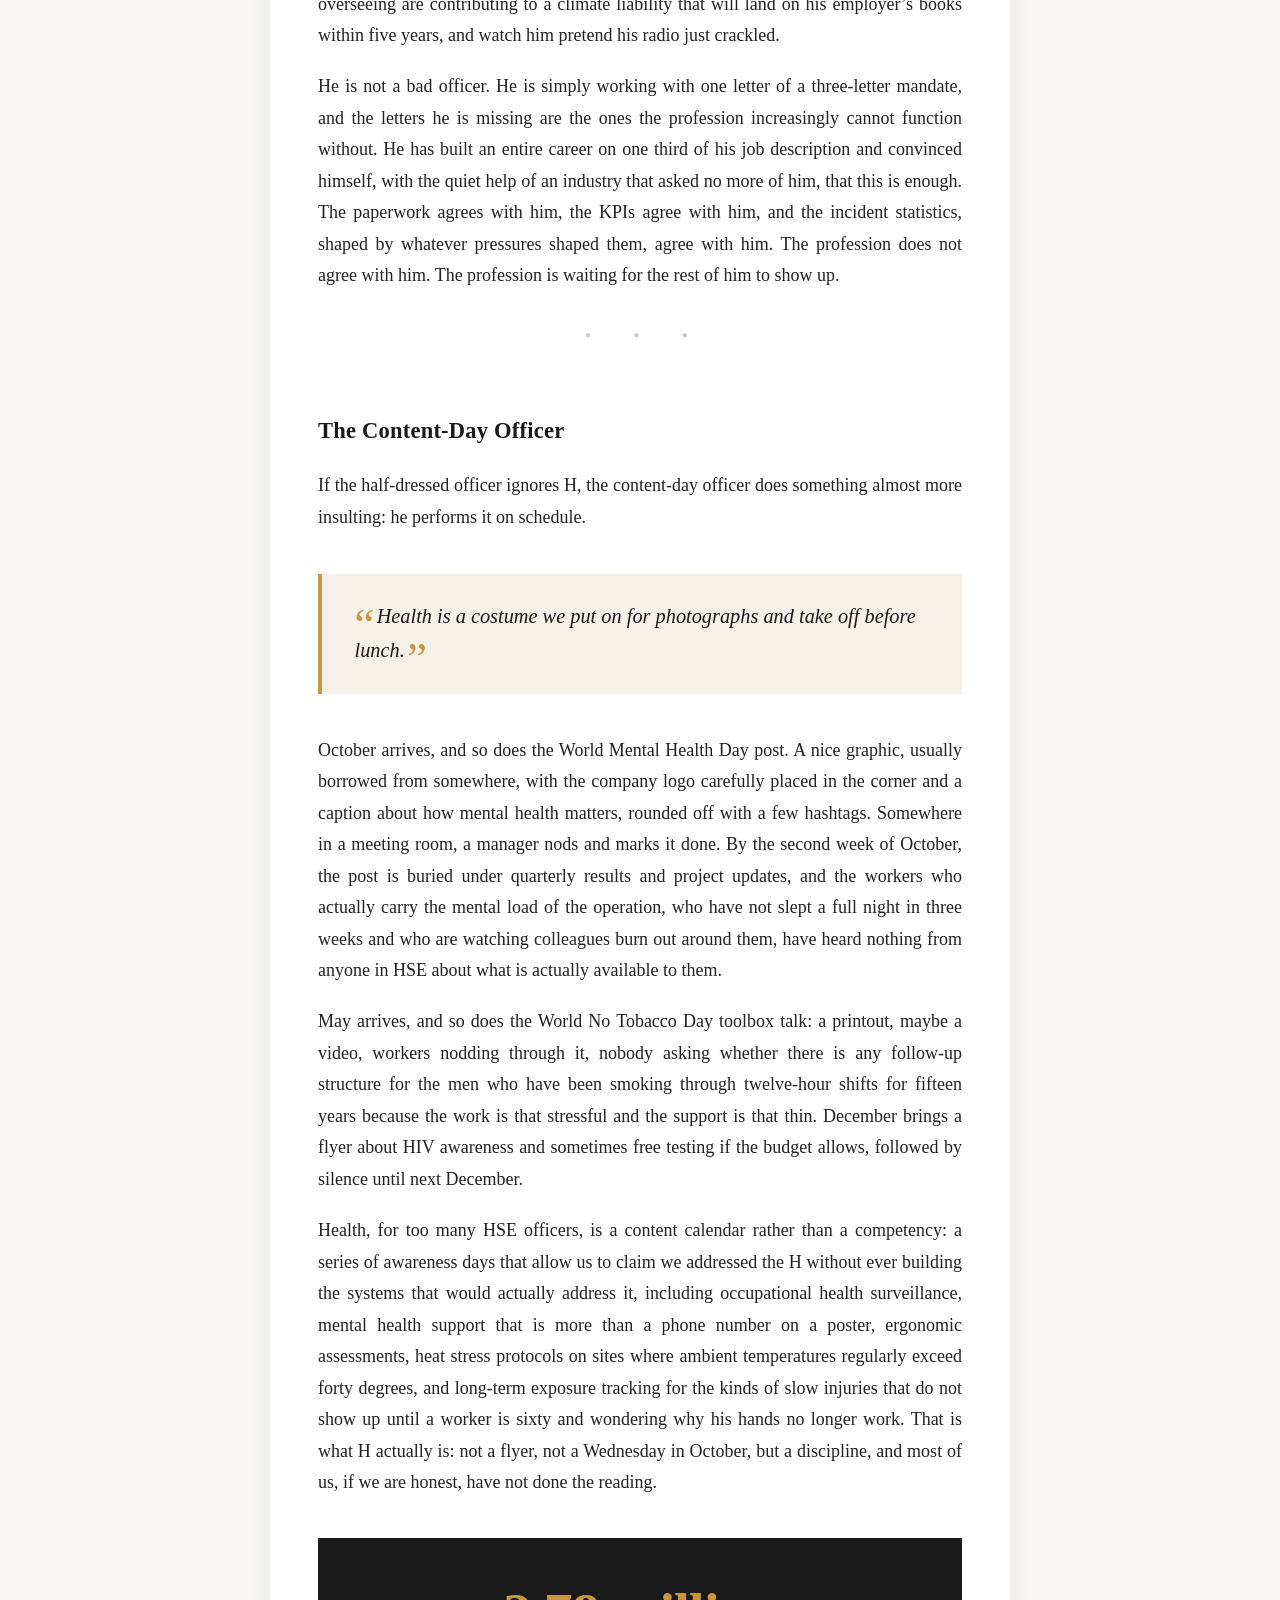
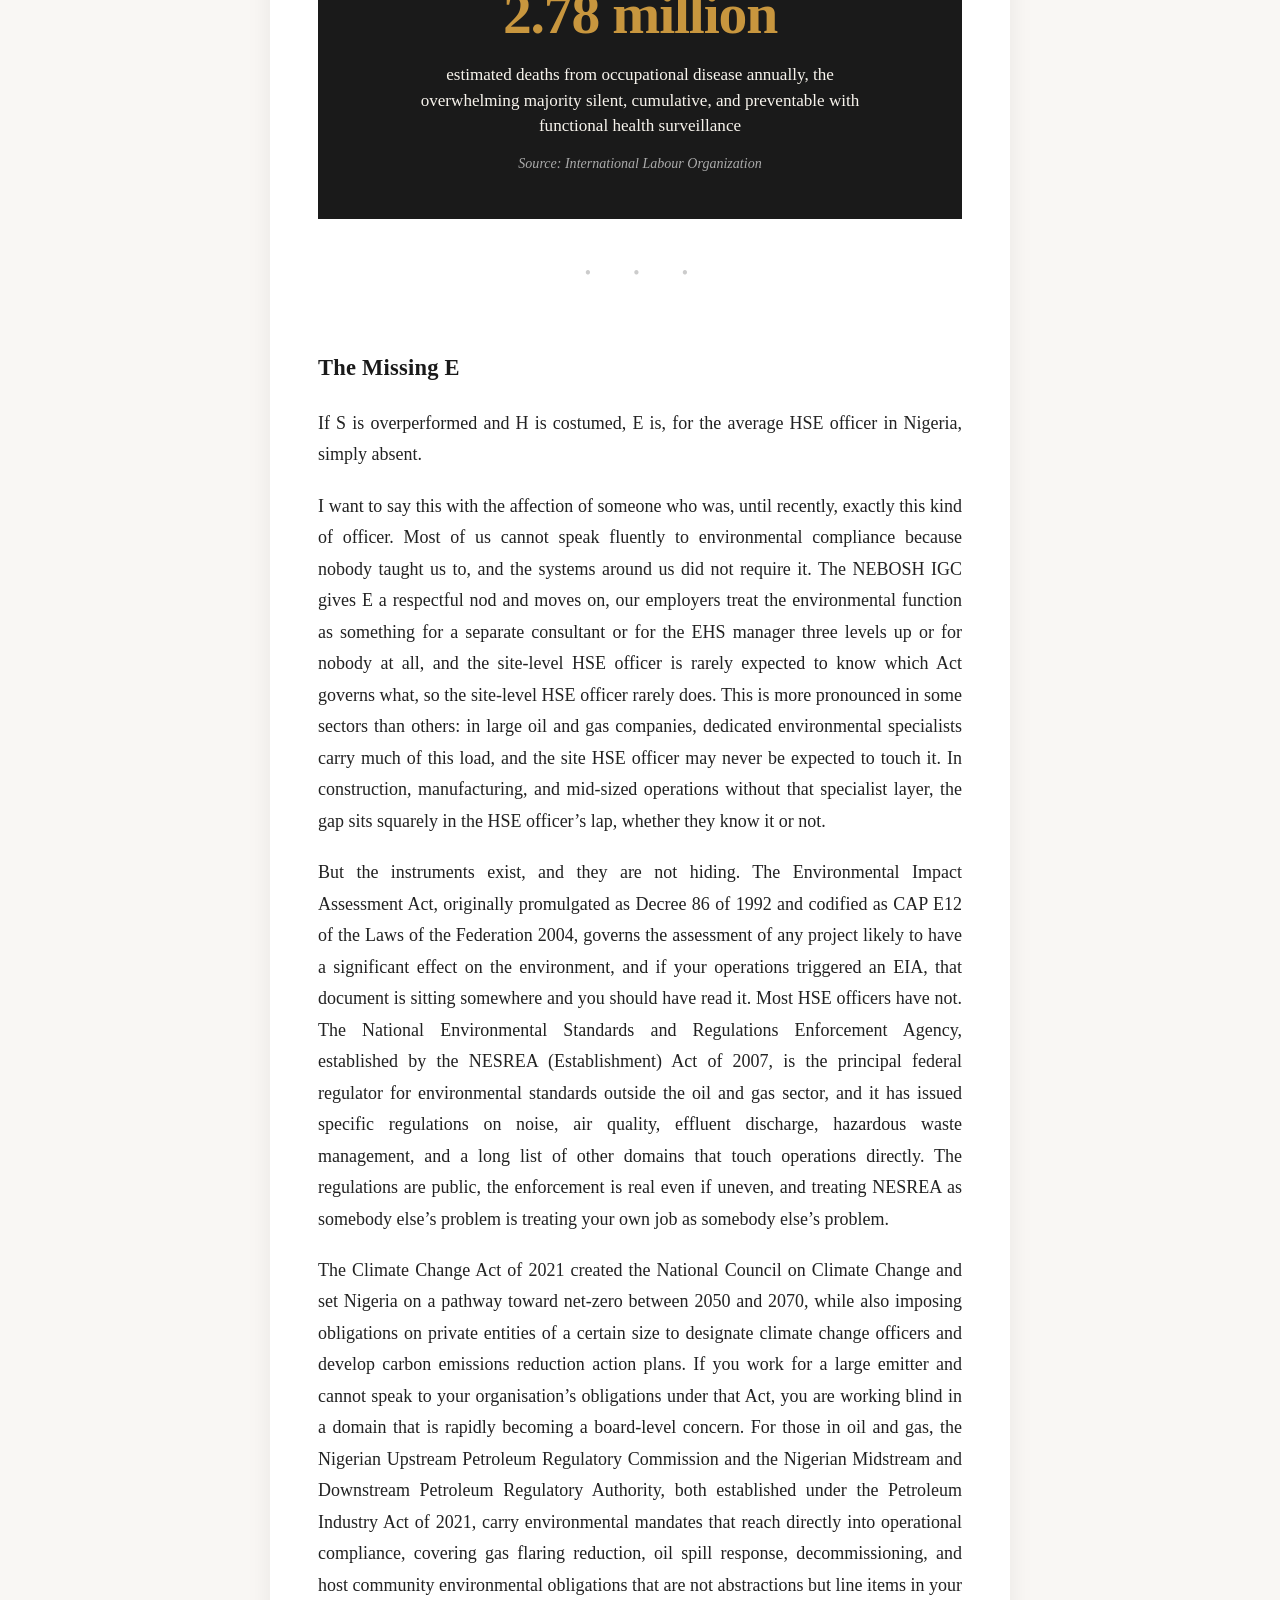
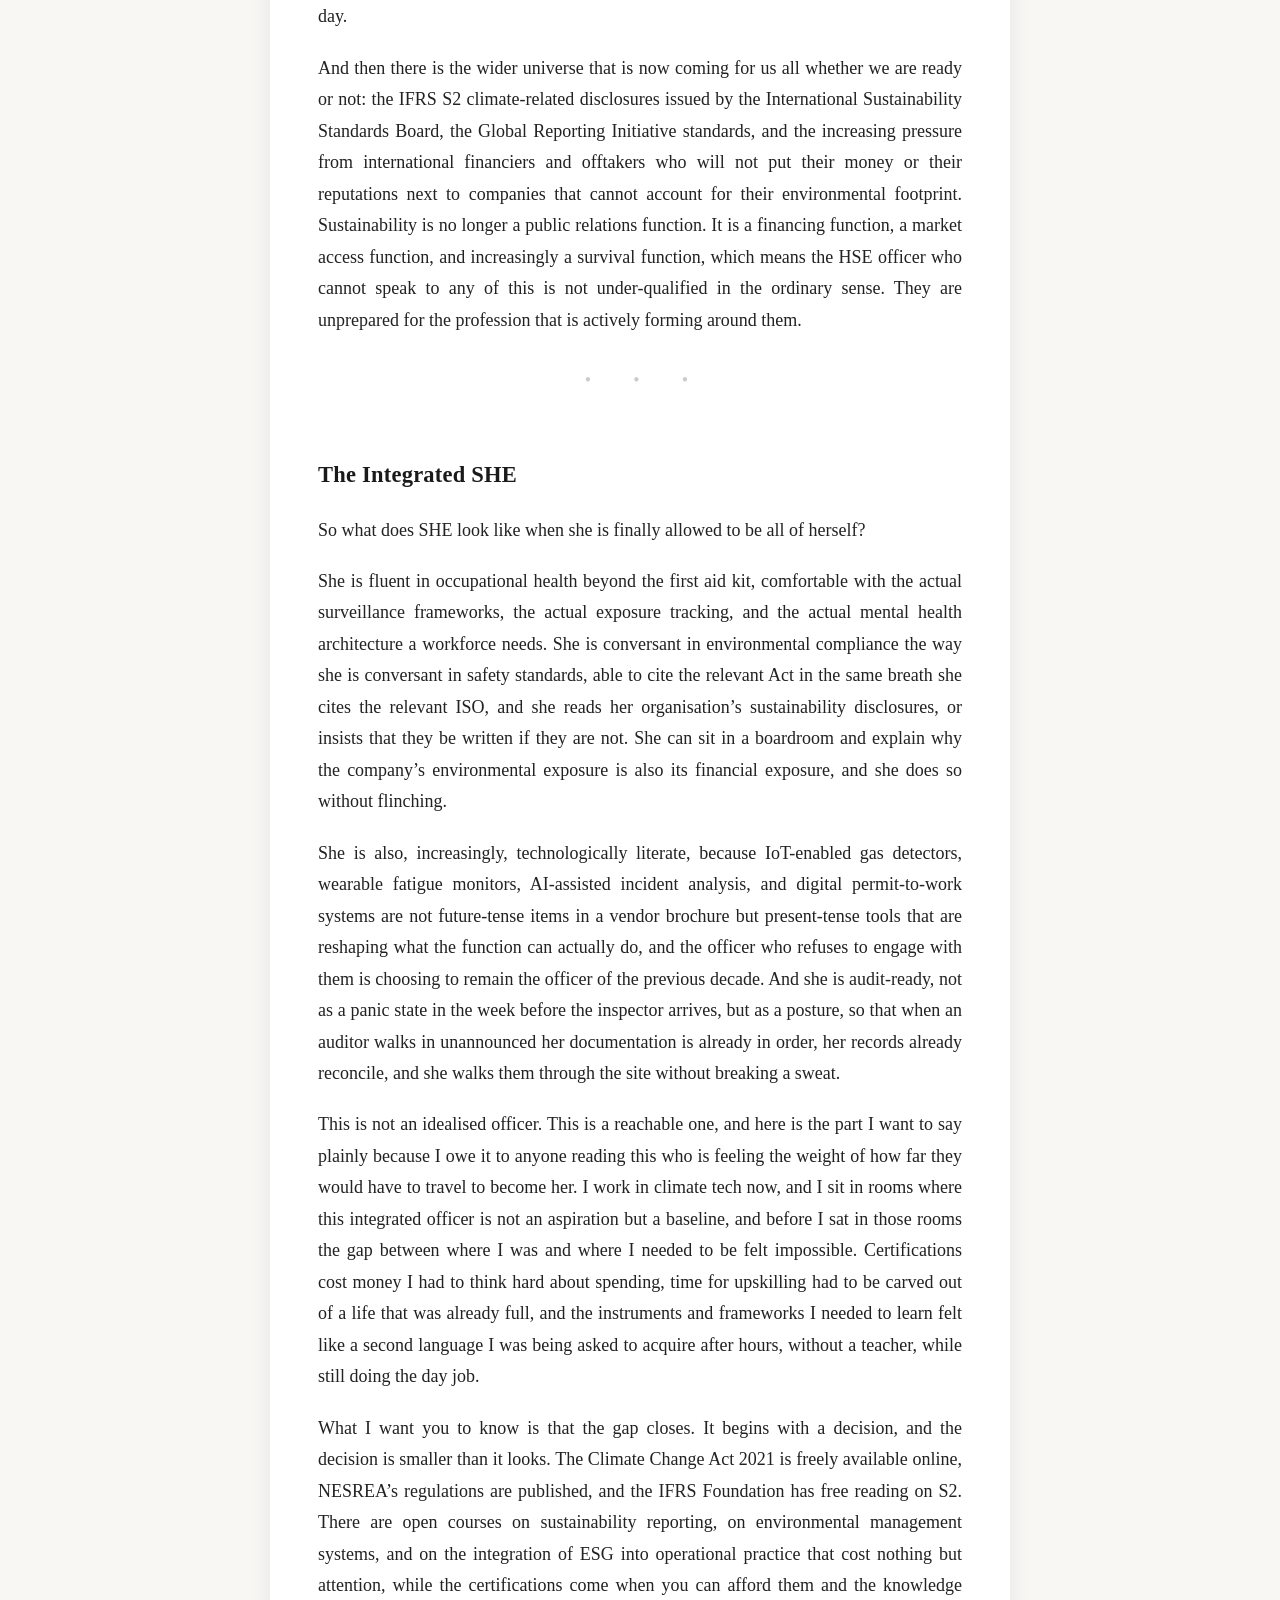
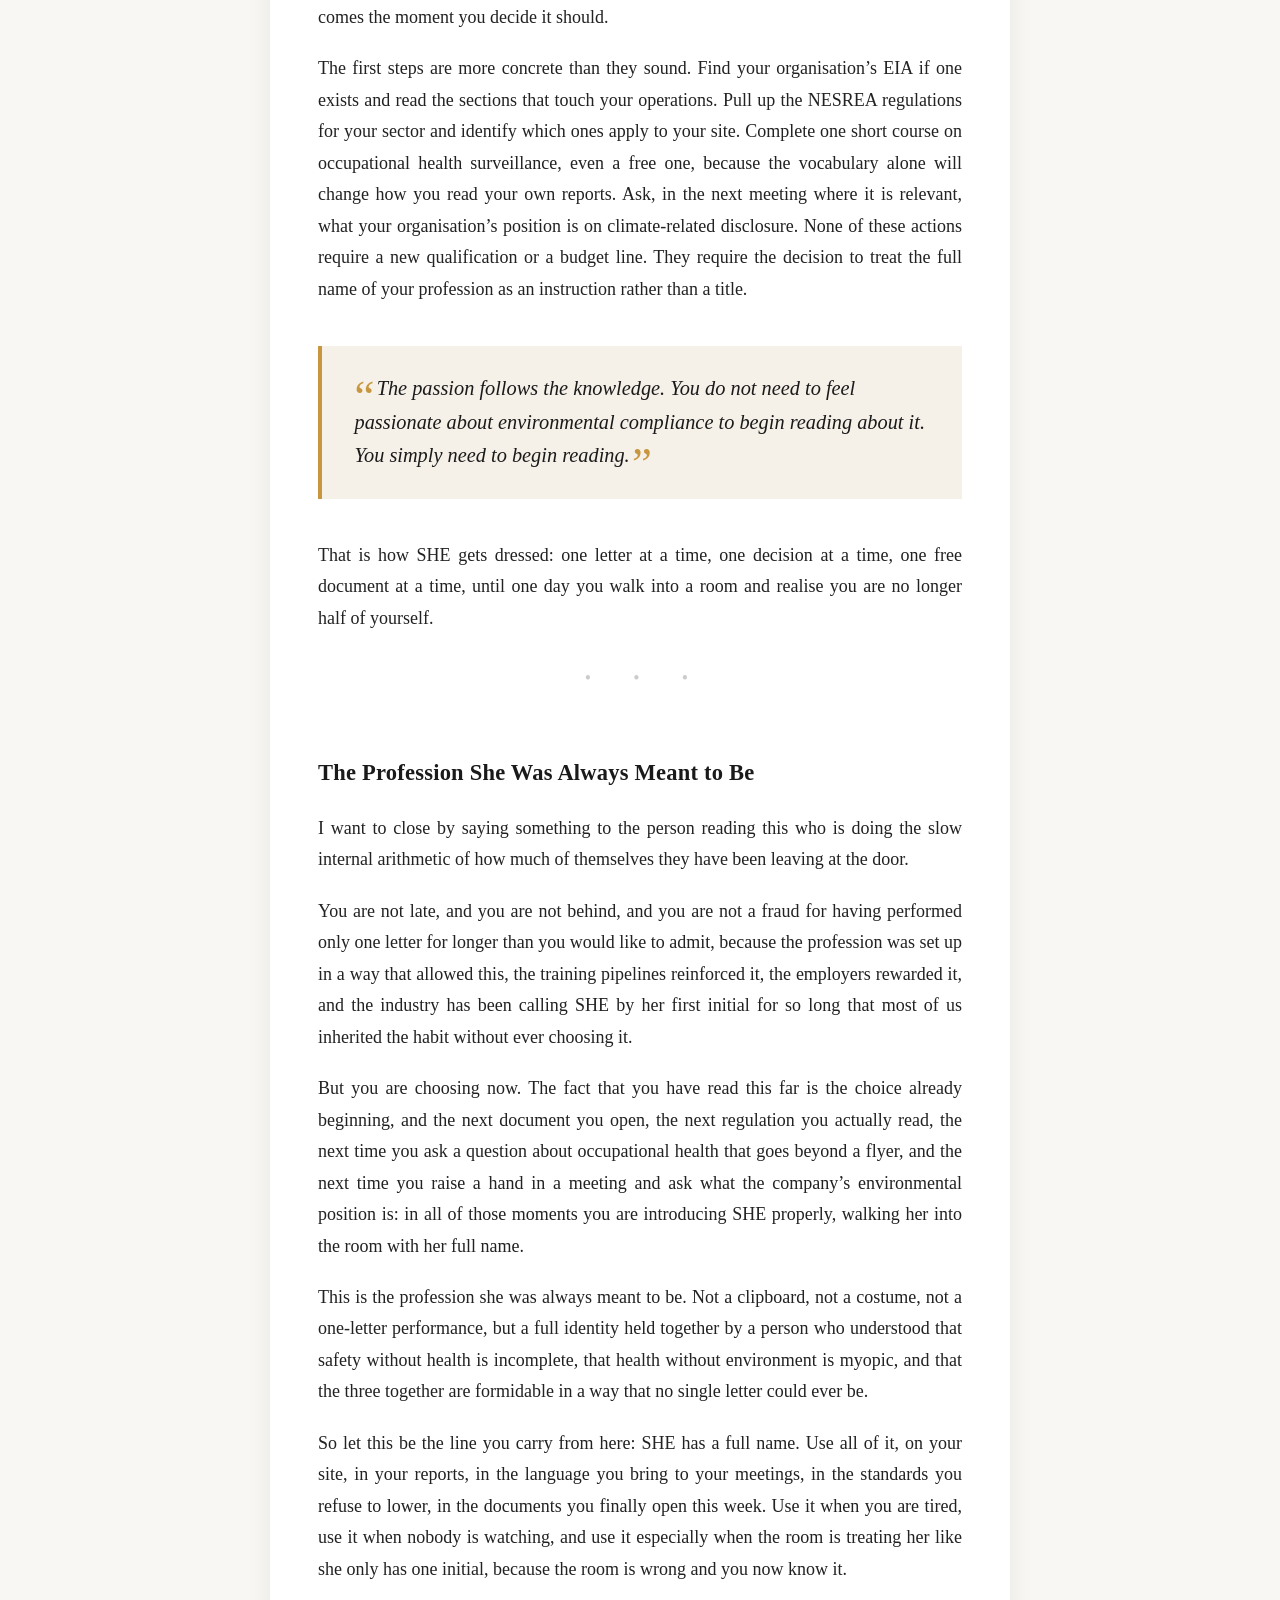
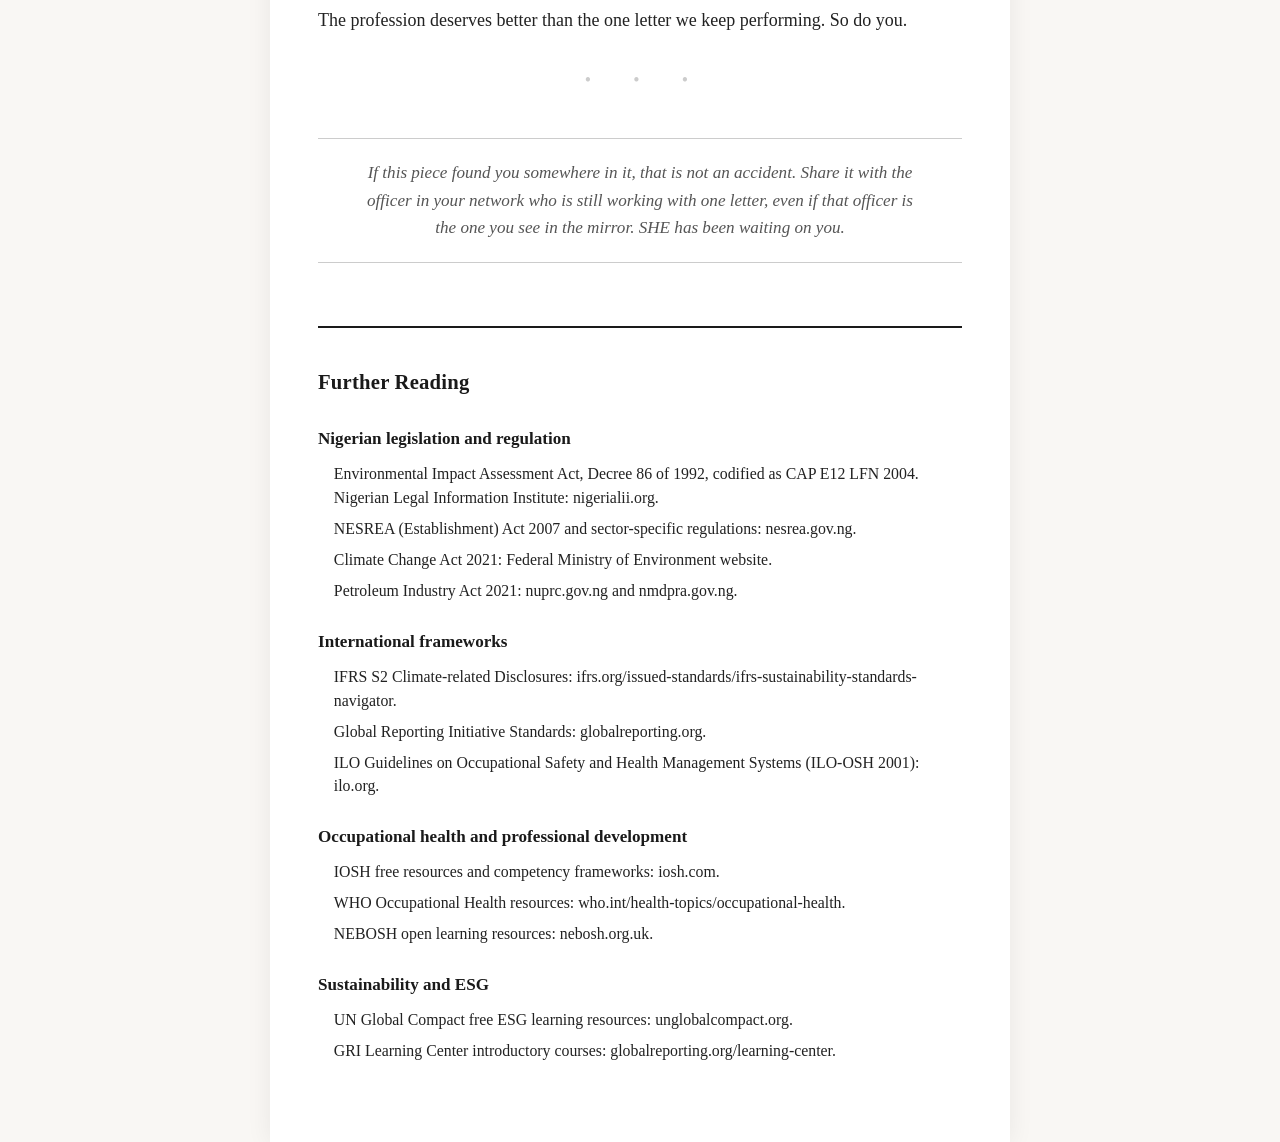
==== commit 42e75041: "Update index.html" ====
--- a/index.html
+++ b/index.html
@@ -302,7 +302,7 @@
   <div class="ornament">• &nbsp; • &nbsp; •</div>
 
   <!-- SECTION I -->
-  <h2>I.&nbsp;&nbsp;Meet SHE</h2>
+  <h2>Meet SHE</h2>
 
   <p>Let me introduce her properly, because I think we have spent so long calling her by her first initial that we have forgotten she has a full name.</p>
 
@@ -318,7 +318,7 @@
   <div class="ornament">• &nbsp; • &nbsp; •</div>
 
   <!-- SECTION II -->
-  <h2>II.&nbsp;&nbsp;The Half-Dressed Officer</h2>
+  <h2>The Half-Dressed Officer</h2>
 
   <p>You know him. I have been him.</p>
 
@@ -358,7 +358,7 @@
   <div class="ornament">• &nbsp; • &nbsp; •</div>
 
   <!-- SECTION III -->
-  <h2>III.&nbsp;&nbsp;The Content-Day Officer</h2>
+  <h2>The Content-Day Officer</h2>
 
   <p>If the half-dressed officer ignores H, the content-day officer does something almost more insulting: he performs it on schedule.</p>
 
@@ -381,7 +381,7 @@
   <div class="ornament">• &nbsp; • &nbsp; •</div>
 
   <!-- SECTION IV -->
-  <h2>IV.&nbsp;&nbsp;The Missing E</h2>
+  <h2>The Missing E</h2>
 
   <p>If S is overperformed and H is costumed, E is, for the average HSE officer in Nigeria, simply absent.</p>
 
@@ -396,7 +396,7 @@
   <div class="ornament">• &nbsp; • &nbsp; •</div>
 
   <!-- SECTION V -->
-  <h2>V.&nbsp;&nbsp;The Integrated SHE</h2>
+  <h2>The Integrated SHE</h2>
 
   <p>So what does SHE look like when she is finally allowed to be all of herself?</p>
 
@@ -418,7 +418,7 @@
   <div class="ornament">• &nbsp; • &nbsp; •</div>
 
   <!-- SECTION VI -->
-  <h2>VI.&nbsp;&nbsp;The Profession She Was Always Meant to Be</h2>
+  <h2>The Profession She Was Always Meant to Be</h2>
 
   <p>I want to close by saying something to the person reading this who is doing the slow internal arithmetic of how much of themselves they have been leaving at the door.</p>
 
